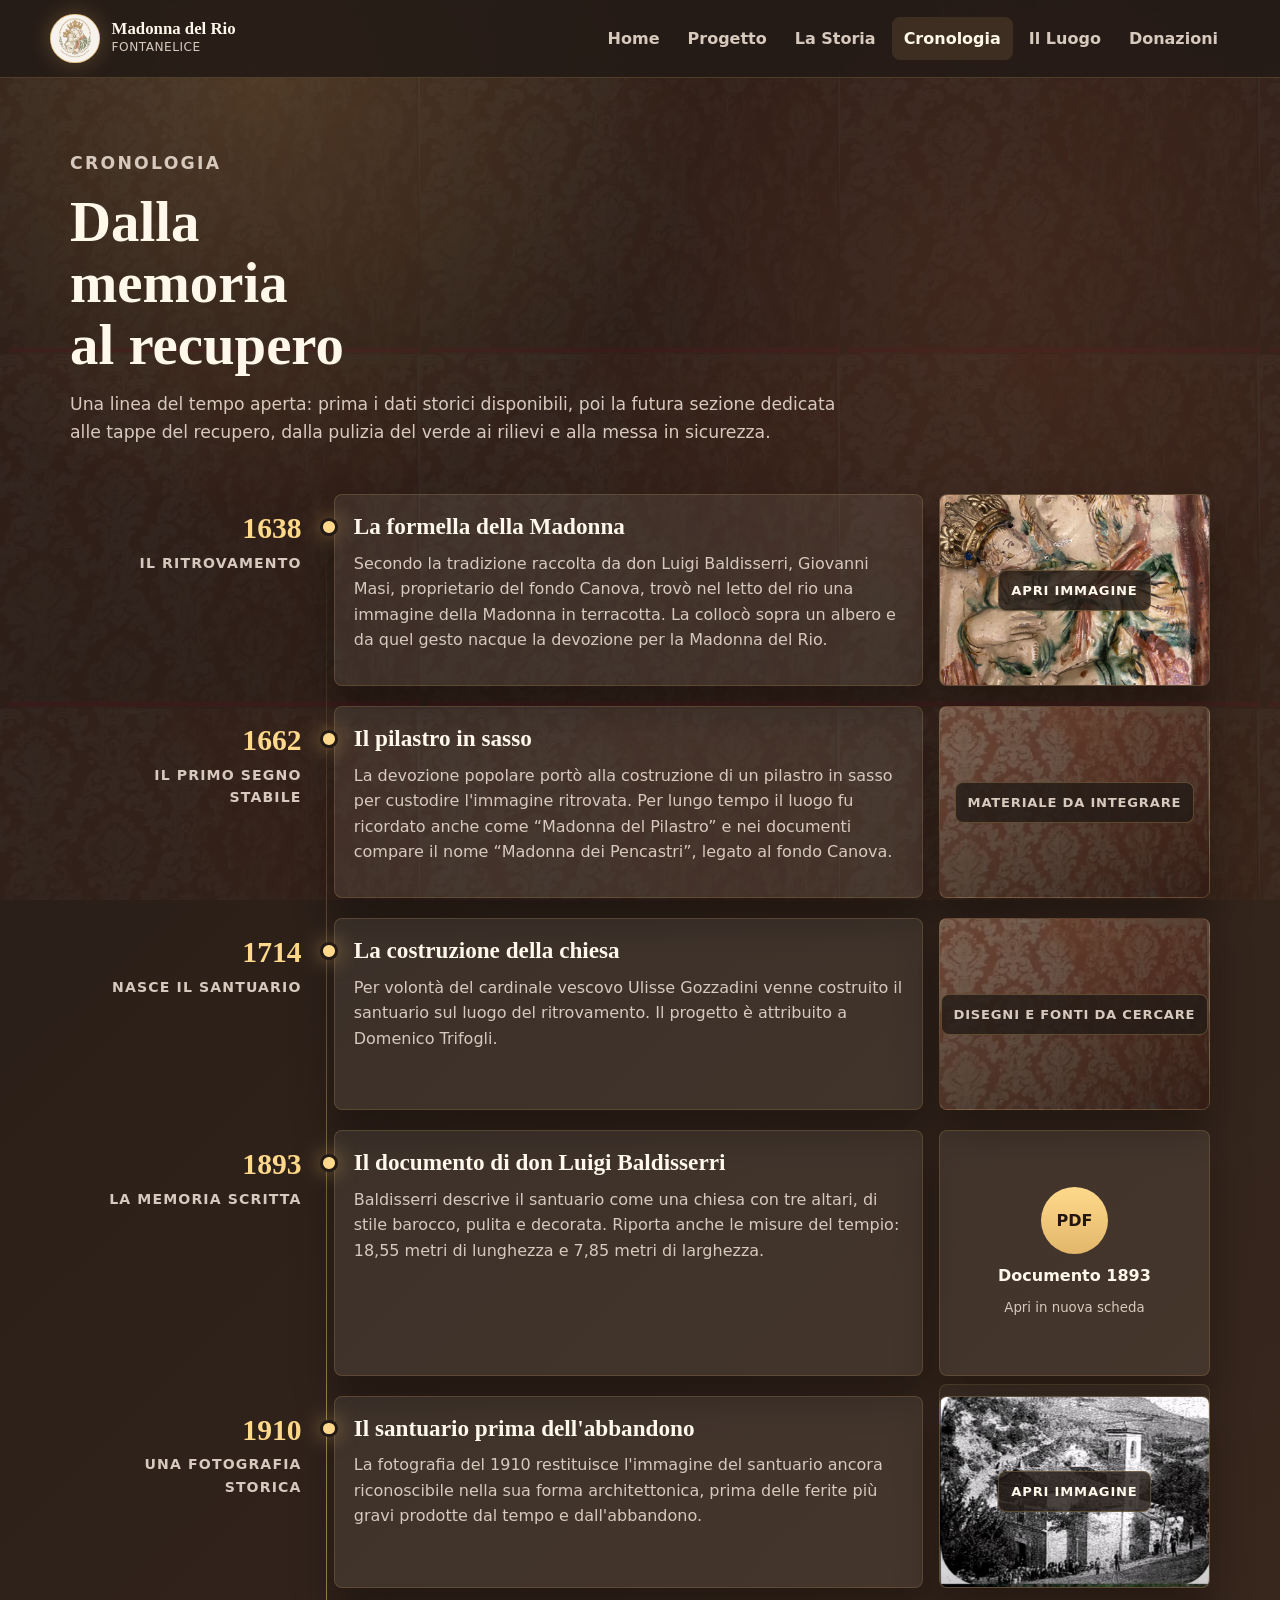
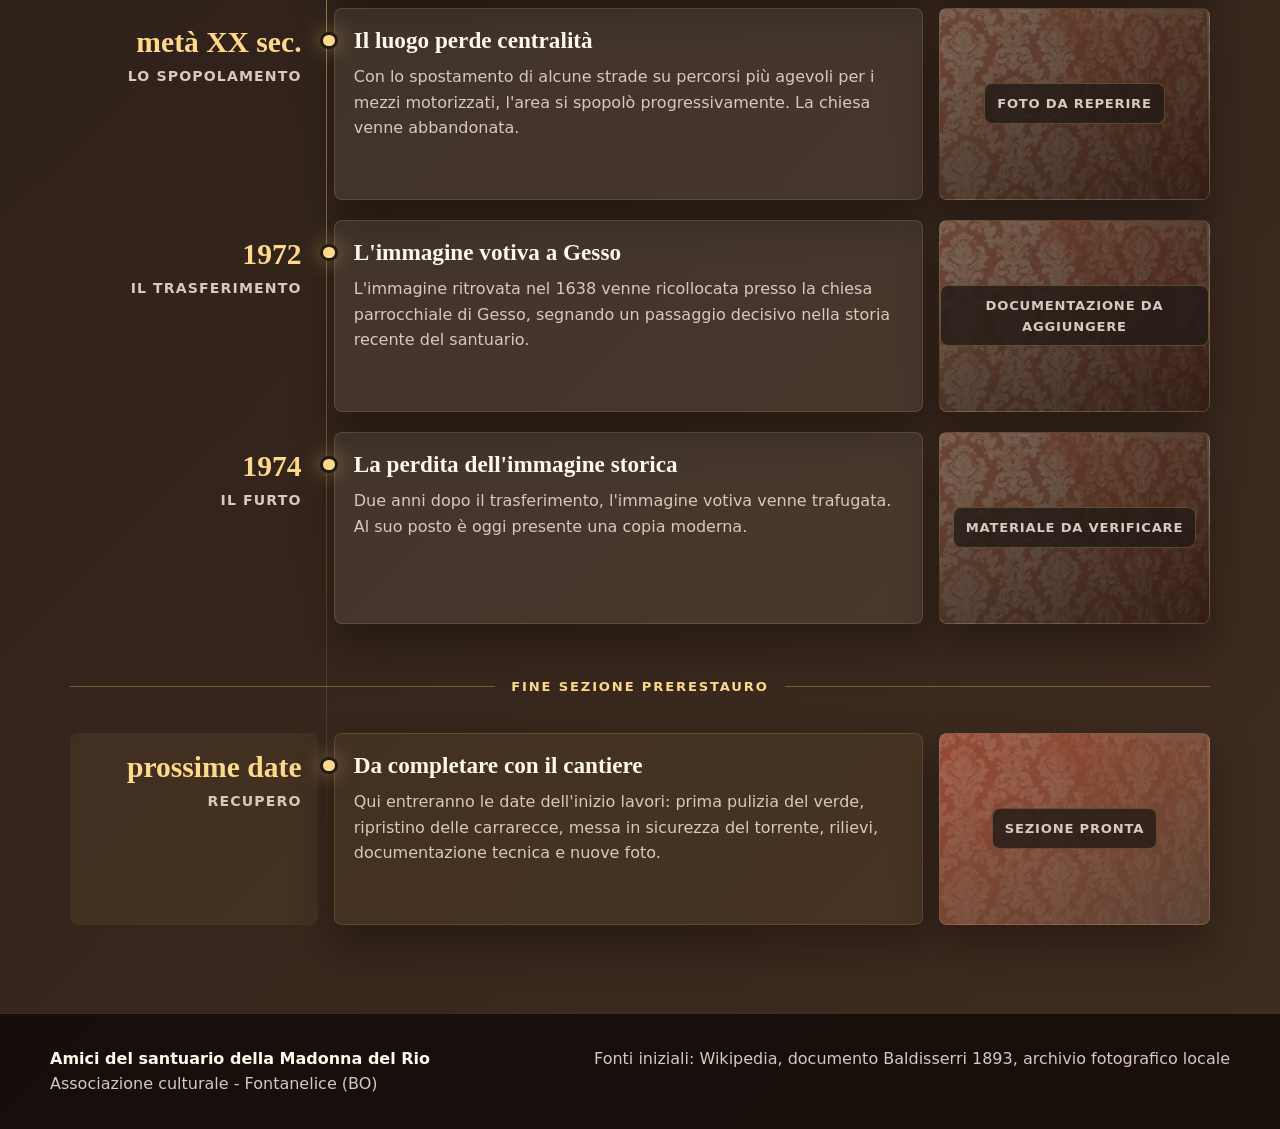
==== cronologia.html @ f966b889 "Add restoration chronology page scaffold" ====
<!doctype html>
<html lang="it">
  <head>
    <meta charset="utf-8">
    <meta name="viewport" content="width=device-width, initial-scale=1">
    <title>Cronologia - Madonna del Rio</title>
    <meta
      name="description"
      content="Cronologia storica e futura cronologia del recupero del santuario della Madonna del Rio."
    >
    <link rel="stylesheet" href="style.css?v=20260617-cronologia">
  </head>
  <body data-page="cronologia">
    <a class="skip-link" href="#contenuto">Vai al contenuto</a>

    <header class="site-header">
      <a class="brand" href="index.html" aria-label="Madonna del Rio - home">
        <img class="brand-logo" src="assets/logo-amici-santuario.png" alt="" aria-hidden="true">
        <span>
          <strong>Madonna del Rio</strong>
          <small>Fontanelice</small>
        </span>
      </a>
      <nav class="site-nav" aria-label="Navigazione principale">
        <a href="index.html">Home</a>
        <a href="index.html#progetto">Progetto</a>
        <a href="storia.html">La Storia</a>
        <a href="cronologia.html" aria-current="page">Cronologia</a>
        <a href="luogo.html">Il Luogo</a>
        <a href="donazioni.html">Donazioni</a>
      </nav>
    </header>

    <main id="contenuto" class="timeline-page">
      <section class="timeline-hero" aria-labelledby="titolo-cronologia">
        <p class="eyebrow">Cronologia</p>
        <h1 id="titolo-cronologia">Dalla memoria al recupero</h1>
        <p>
          Una linea del tempo aperta: prima i dati storici disponibili, poi la futura sezione
          dedicata alle tappe del recupero, dalla pulizia del verde ai rilievi e alla messa in sicurezza.
        </p>
      </section>

      <section class="timeline" aria-label="Cronologia prerestauro">
        <article class="timeline-item">
          <div class="timeline-date">
            <span>1638</span>
            <strong>Il ritrovamento</strong>
          </div>
          <div class="timeline-body">
            <h2>La formella della Madonna</h2>
            <p>
              Secondo la tradizione raccolta da don Luigi Baldisserri, Giovanni Masi, proprietario
              del fondo Canova, trovò nel letto del rio una immagine della Madonna in terracotta.
              La collocò sopra un albero e da quel gesto nacque la devozione per la Madonna del Rio.
            </p>
          </div>
          <div class="timeline-media">
            <a class="media-thumb" href="assets/madonnina-originale.jpeg" target="_blank" rel="noopener">
              <img src="assets/madonnina-originale.jpeg" alt="Formella originale della Madonna del Rio">
              <span>Apri immagine</span>
            </a>
          </div>
        </article>

        <article class="timeline-item">
          <div class="timeline-date">
            <span>1662</span>
            <strong>Il primo segno stabile</strong>
          </div>
          <div class="timeline-body">
            <h2>Il pilastro in sasso</h2>
            <p>
              La devozione popolare portò alla costruzione di un pilastro in sasso per custodire
              l'immagine ritrovata. Per lungo tempo il luogo fu ricordato anche come “Madonna del
              Pilastro” e nei documenti compare il nome “Madonna dei Pencastri”, legato al fondo Canova.
            </p>
          </div>
          <div class="timeline-media">
            <div class="media-placeholder">
              <span>Materiale da integrare</span>
            </div>
          </div>
        </article>

        <article class="timeline-item">
          <div class="timeline-date">
            <span>1714</span>
            <strong>Nasce il santuario</strong>
          </div>
          <div class="timeline-body">
            <h2>La costruzione della chiesa</h2>
            <p>
              Per volontà del cardinale vescovo Ulisse Gozzadini venne costruito il santuario
              sul luogo del ritrovamento. Il progetto è attribuito a Domenico Trifogli.
            </p>
          </div>
          <div class="timeline-media">
            <div class="media-placeholder">
              <span>Disegni e fonti da cercare</span>
            </div>
          </div>
        </article>

        <article class="timeline-item">
          <div class="timeline-date">
            <span>1893</span>
            <strong>La memoria scritta</strong>
          </div>
          <div class="timeline-body">
            <h2>Il documento di don Luigi Baldisserri</h2>
            <p>
              Baldisserri descrive il santuario come una chiesa con tre altari, di stile barocco,
              pulita e decorata. Riporta anche le misure del tempio: 18,55 metri di lunghezza
              e 7,85 metri di larghezza.
            </p>
          </div>
          <div class="timeline-media">
            <a class="media-doc" href="assets/baldisserri-1893.pdf" target="_blank" rel="noopener">
              <span class="doc-mark">PDF</span>
              <strong>Documento 1893</strong>
              <small>Apri in nuova scheda</small>
            </a>
            <a class="media-doc-link" href="assets/baldisserri-1893.txt" target="_blank" rel="noopener">
              Apri trascrizione TXT
            </a>
          </div>
        </article>

        <article class="timeline-item">
          <div class="timeline-date">
            <span>1910</span>
            <strong>Una fotografia storica</strong>
          </div>
          <div class="timeline-body">
            <h2>Il santuario prima dell'abbandono</h2>
            <p>
              La fotografia del 1910 restituisce l'immagine del santuario ancora riconoscibile nella
              sua forma architettonica, prima delle ferite più gravi prodotte dal tempo e dall'abbandono.
            </p>
          </div>
          <div class="timeline-media">
            <a class="media-thumb" href="assets/madonna-del-rio-1910.jpg" target="_blank" rel="noopener">
              <img src="assets/madonna-del-rio-1910.jpg" alt="Fotografia del santuario della Madonna del Rio nel 1910">
              <span>Apri immagine</span>
            </a>
          </div>
        </article>

        <article class="timeline-item">
          <div class="timeline-date">
            <span>metà XX sec.</span>
            <strong>Lo spopolamento</strong>
          </div>
          <div class="timeline-body">
            <h2>Il luogo perde centralità</h2>
            <p>
              Con lo spostamento di alcune strade su percorsi più agevoli per i mezzi motorizzati,
              l'area si spopolò progressivamente. La chiesa venne abbandonata.
            </p>
          </div>
          <div class="timeline-media">
            <div class="media-placeholder">
              <span>Foto da reperire</span>
            </div>
          </div>
        </article>

        <article class="timeline-item">
          <div class="timeline-date">
            <span>1972</span>
            <strong>Il trasferimento</strong>
          </div>
          <div class="timeline-body">
            <h2>L'immagine votiva a Gesso</h2>
            <p>
              L'immagine ritrovata nel 1638 venne ricollocata presso la chiesa parrocchiale di Gesso,
              segnando un passaggio decisivo nella storia recente del santuario.
            </p>
          </div>
          <div class="timeline-media">
            <div class="media-placeholder">
              <span>Documentazione da aggiungere</span>
            </div>
          </div>
        </article>

        <article class="timeline-item">
          <div class="timeline-date">
            <span>1974</span>
            <strong>Il furto</strong>
          </div>
          <div class="timeline-body">
            <h2>La perdita dell'immagine storica</h2>
            <p>
              Due anni dopo il trasferimento, l'immagine votiva venne trafugata. Al suo posto è oggi
              presente una copia moderna.
            </p>
          </div>
          <div class="timeline-media">
            <div class="media-placeholder">
              <span>Materiale da verificare</span>
            </div>
          </div>
        </article>

        <div class="timeline-divider" role="separator">
          <span>Fine sezione prerestauro</span>
        </div>

        <article class="timeline-item timeline-item-future">
          <div class="timeline-date">
            <span>prossime date</span>
            <strong>Recupero</strong>
          </div>
          <div class="timeline-body">
            <h2>Da completare con il cantiere</h2>
            <p>
              Qui entreranno le date dell'inizio lavori: prima pulizia del verde, ripristino delle
              carrarecce, messa in sicurezza del torrente, rilievi, documentazione tecnica e nuove foto.
            </p>
          </div>
          <div class="timeline-media">
            <div class="media-placeholder media-placeholder-gold">
              <span>Sezione pronta</span>
            </div>
          </div>
        </article>
      </section>
    </main>

    <footer class="site-footer">
      <div>
        <strong>Amici del santuario della Madonna del Rio</strong>
        <p>Associazione culturale - Fontanelice (BO)</p>
      </div>
      <div>
        <p>Fonti iniziali: Wikipedia, documento Baldisserri 1893, archivio fotografico locale</p>
      </div>
    </footer>

    <script src="app.js"></script>
  </body>
</html>
---- style.css ----
:root {
  --damask: #974c36;
  --damask-dark: #712d1d;
  --plaster: #c7c0bf;
  --stone: #ad9990;
  --earth: #584839;
  --gold: #e2b76b;
  --gold-bright: #ffd98b;
  --dark: #241b16;
  --ink: #fff8eb;
  --muted: #d7c9bd;
  --shadow: rgba(12, 7, 4, 0.38);
  --radius: 8px;
  --page-max: 1180px;
}

* {
  box-sizing: border-box;
}

html {
  scroll-behavior: smooth;
}

body {
  margin: 0;
  color: var(--ink);
  background:
    linear-gradient(135deg, rgba(36, 27, 22, 0.98), rgba(65, 45, 33, 0.94)),
    var(--dark);
  font-family: "Segoe UI", system-ui, -apple-system, BlinkMacSystemFont, sans-serif;
  line-height: 1.6;
}

body::before {
  position: fixed;
  inset: 0;
  z-index: -2;
  content: "";
  background-image: url("assets/damasco.jpg");
  background-size: 420px auto;
  opacity: 0.075;
}

body::after {
  position: fixed;
  inset: 0;
  z-index: -1;
  pointer-events: none;
  content: "";
  background:
    radial-gradient(circle at 20% 8%, rgba(226, 183, 107, 0.18), transparent 28rem),
    radial-gradient(circle at 78% 32%, rgba(151, 76, 54, 0.16), transparent 24rem);
}

img,
svg {
  display: block;
  max-width: 100%;
}

a {
  color: inherit;
}

button,
input {
  font: inherit;
}

.skip-link {
  position: absolute;
  top: 0.75rem;
  left: 0.75rem;
  z-index: 20;
  transform: translateY(-160%);
  padding: 0.7rem 1rem;
  color: var(--dark);
  background: var(--gold-bright);
  border-radius: var(--radius);
  font-weight: 700;
}

.skip-link:focus {
  transform: translateY(0);
}

.site-header {
  position: sticky;
  top: 0;
  z-index: 10;
  display: flex;
  align-items: center;
  justify-content: space-between;
  gap: 1rem;
  padding: 0.85rem max(1.1rem, calc((100% - var(--page-max)) / 2));
  background: rgba(36, 27, 22, 0.88);
  border-bottom: 1px solid rgba(226, 183, 107, 0.22);
  backdrop-filter: blur(14px);
}

.brand {
  display: inline-flex;
  align-items: center;
  gap: 0.75rem;
  min-width: 0;
  text-decoration: none;
}

.brand-logo {
  width: 3.1rem;
  height: 3.1rem;
  flex: 0 0 auto;
  border: 1px solid rgba(226, 183, 107, 0.75);
  border-radius: 50%;
  object-fit: cover;
  background: #f4eee4;
  box-shadow: 0 0 22px rgba(226, 183, 107, 0.28);
}

.brand strong,
.brand small {
  display: block;
}

.brand strong {
  font-family: Georgia, "Times New Roman", serif;
  font-size: 1.05rem;
  line-height: 1.15;
}

.brand small {
  color: var(--muted);
  font-size: 0.76rem;
  letter-spacing: 0.04em;
  text-transform: uppercase;
}

.site-nav {
  display: flex;
  align-items: center;
  gap: 0.25rem;
  flex-wrap: wrap;
  justify-content: flex-end;
}

.site-nav a {
  padding: 0.55rem 0.75rem;
  border-radius: var(--radius);
  color: var(--muted);
  text-decoration: none;
  font-weight: 700;
}

.site-nav a:hover,
.site-nav a:focus-visible,
.site-nav a[aria-current="page"] {
  color: var(--ink);
  background: rgba(226, 183, 107, 0.12);
  outline: none;
}

.hero {
  position: relative;
  min-height: 720px;
  isolation: isolate;
  overflow: hidden;
}

.hero-home {
  display: grid;
  align-items: end;
  background-image: url("assets/hero-santuario.jpg");
  background-position: center;
  background-size: cover;
}

.hero-overlay {
  position: absolute;
  inset: 0;
  z-index: -1;
  background:
    linear-gradient(90deg, rgba(27, 20, 17, 0.94) 0%, rgba(36, 27, 22, 0.66) 42%, rgba(36, 27, 22, 0.26) 100%),
    linear-gradient(0deg, rgba(36, 27, 22, 0.95) 0%, rgba(36, 27, 22, 0.28) 42%, rgba(36, 27, 22, 0.54) 100%);
}

.hero-content {
  width: min(100%, var(--page-max));
  margin: 0 auto;
  padding: 8rem 1.25rem 7rem;
}

.eyebrow {
  margin: 0 0 0.85rem;
  color: var(--gold-bright);
  font-size: 0.78rem;
  font-weight: 800;
  letter-spacing: 0.13em;
  text-transform: uppercase;
}

h1,
h2,
h3 {
  margin: 0;
  font-family: Georgia, "Times New Roman", serif;
  line-height: 1.08;
  font-weight: 700;
}

h1 {
  max-width: 13ch;
  font-size: 4.6rem;
  text-wrap: balance;
}

h2 {
  font-size: 2.35rem;
}

h3 {
  font-size: 1.35rem;
}

p {
  margin: 0;
}

.hero-subtitle {
  max-width: 44rem;
  margin-top: 1rem;
  color: #f4eadc;
  font-size: 1.35rem;
}

.hero-actions,
.board-actions {
  display: flex;
  flex-wrap: wrap;
  gap: 0.75rem;
  margin-top: 2rem;
}

.button {
  display: inline-flex;
  align-items: center;
  justify-content: center;
  min-height: 3rem;
  padding: 0.78rem 1.15rem;
  border: 1px solid transparent;
  border-radius: var(--radius);
  cursor: pointer;
  font-weight: 800;
  text-decoration: none;
  transition: transform 180ms ease, box-shadow 180ms ease, background 180ms ease, border-color 180ms ease;
}

.button:hover,
.button:focus-visible {
  transform: translateY(-1px);
  outline: none;
}

.button-primary {
  color: #23160f;
  background: linear-gradient(180deg, var(--gold-bright), var(--gold));
  box-shadow: 0 14px 28px rgba(226, 183, 107, 0.24);
}

.button-primary:hover,
.button-primary:focus-visible {
  box-shadow: 0 18px 32px rgba(226, 183, 107, 0.34);
}

.button-secondary,
.button-ghost {
  color: var(--ink);
  background: rgba(255, 248, 235, 0.07);
  border-color: rgba(255, 248, 235, 0.26);
}

.button-secondary:hover,
.button-secondary:focus-visible,
.button-ghost:hover,
.button-ghost:focus-visible {
  background: rgba(255, 248, 235, 0.13);
  border-color: rgba(226, 183, 107, 0.52);
}

.button-wide {
  width: 100%;
}

.section {
  width: min(100%, var(--page-max));
  margin: 0 auto;
  padding: 5.5rem 1.25rem;
}

.section-heading {
  display: grid;
  grid-template-columns: minmax(0, 0.86fr) minmax(18rem, 1fr);
  gap: 2rem;
  align-items: end;
  margin-bottom: 2rem;
}

.section-heading p:last-child {
  color: var(--muted);
  font-size: 1.05rem;
}

.feature-grid {
  display: grid;
  grid-template-columns: repeat(3, minmax(0, 1fr));
  gap: 1rem;
}

.feature-card {
  overflow: hidden;
  min-height: 100%;
  background: rgba(255, 248, 235, 0.075);
  border: 1px solid rgba(226, 183, 107, 0.18);
  border-radius: var(--radius);
  box-shadow: 0 22px 40px var(--shadow);
}

.feature-card img {
  width: 100%;
  aspect-ratio: 4 / 3;
  object-fit: cover;
  filter: saturate(0.82) contrast(1.05);
}

.feature-card div {
  padding: 1.25rem;
}

.feature-card p {
  margin-top: 0.7rem;
  color: var(--muted);
}

.text-link {
  display: inline-flex;
  margin-top: 0.9rem;
  color: var(--gold-bright);
  font-weight: 800;
  text-decoration: none;
}

.text-link:hover,
.text-link:focus-visible {
  text-decoration: underline;
  outline: none;
}

.feature-card-texture img {
  filter: saturate(0.95) contrast(1.08);
}

.light-callout {
  display: grid;
  grid-template-columns: minmax(16rem, 0.85fr) minmax(18rem, 1fr);
  gap: 0;
  align-items: stretch;
  padding-top: 0;
}

.callout-media {
  min-height: 28rem;
  background:
    linear-gradient(0deg, rgba(36, 27, 22, 0.18), rgba(36, 27, 22, 0.18)),
    url("assets/abside.jpg");
  background-position: center;
  background-size: cover;
  border-radius: var(--radius) 0 0 var(--radius);
  border: 1px solid rgba(226, 183, 107, 0.2);
  border-right: 0;
}

.callout-content {
  display: flex;
  flex-direction: column;
  justify-content: center;
  gap: 1.1rem;
  padding: 2.25rem;
  background:
    linear-gradient(135deg, rgba(113, 45, 29, 0.94), rgba(65, 45, 33, 0.94)),
    url("assets/damasco.jpg");
  background-size: cover;
  border: 1px solid rgba(226, 183, 107, 0.24);
  border-radius: 0 var(--radius) var(--radius) 0;
}

.callout-content p:not(.eyebrow) {
  max-width: 38rem;
  color: #f2e5d5;
  font-size: 1.2rem;
}

.callout-content .button {
  width: fit-content;
}

.donation-page {
  width: min(100%, 1320px);
  margin: 0 auto;
  padding: 3.5rem 1.25rem 5rem;
}

.story-page {
  min-height: calc(100vh - 5rem);
  background: #0e0907;
}

.timeline-page {
  width: min(100%, var(--page-max));
  margin: 0 auto;
  padding: 3.5rem 1.25rem 5.5rem;
}

.timeline-hero {
  max-width: 48rem;
  margin-bottom: 3rem;
}

.timeline-hero h1 {
  max-width: 12ch;
  font-size: 3.55rem;
}

.timeline-hero p {
  margin-top: 1rem;
  color: var(--muted);
  font-size: 1.08rem;
}

.timeline {
  position: relative;
  display: grid;
  gap: 1.25rem;
}

.timeline::before {
  position: absolute;
  top: 0.5rem;
  bottom: 0.5rem;
  left: clamp(9.5rem, 20vw, 16rem);
  width: 1px;
  content: "";
  background: linear-gradient(180deg, transparent, rgba(226, 183, 107, 0.72), transparent);
}

.timeline-item {
  position: relative;
  display: grid;
  grid-template-columns: minmax(8rem, 0.42fr) minmax(0, 1fr) minmax(10rem, 0.46fr);
  gap: 1rem;
  align-items: stretch;
  min-height: 12rem;
}

.timeline-item::before {
  position: absolute;
  top: 1.5rem;
  left: clamp(9.15rem, 20vw, 15.65rem);
  z-index: 1;
  width: 0.72rem;
  height: 0.72rem;
  content: "";
  background: var(--gold-bright);
  border: 3px solid var(--dark);
  border-radius: 50%;
  box-shadow: 0 0 20px rgba(226, 183, 107, 0.56);
}

.timeline-date,
.timeline-body,
.timeline-media {
  border-radius: var(--radius);
}

.timeline-date {
  padding: 1.2rem 1rem;
  text-align: right;
}

.timeline-date span,
.timeline-date strong {
  display: block;
}

.timeline-date span {
  color: var(--gold-bright);
  font-family: Georgia, "Times New Roman", serif;
  font-size: 1.85rem;
  font-weight: 800;
  line-height: 1.05;
}

.timeline-date strong {
  margin-top: 0.45rem;
  color: var(--muted);
  font-size: 0.88rem;
  letter-spacing: 0.08em;
  text-transform: uppercase;
}

.timeline-body {
  padding: 1.2rem;
  background: rgba(255, 248, 235, 0.075);
  border: 1px solid rgba(226, 183, 107, 0.18);
  box-shadow: 0 22px 40px var(--shadow);
}

.timeline-body h2 {
  font-size: 1.45rem;
}

.timeline-body p {
  margin-top: 0.7rem;
  color: var(--muted);
}

.timeline-media {
  min-height: 100%;
}

.media-thumb,
.media-doc,
.media-placeholder {
  display: flex;
  position: relative;
  align-items: center;
  justify-content: center;
  overflow: hidden;
  width: 100%;
  min-height: 12rem;
  height: 100%;
  color: var(--ink);
  background: rgba(255, 248, 235, 0.075);
  border: 1px solid rgba(226, 183, 107, 0.18);
  border-radius: var(--radius);
  box-shadow: 0 22px 40px var(--shadow);
  text-align: center;
  text-decoration: none;
}

.media-thumb img {
  position: absolute;
  inset: 0;
  width: 100%;
  height: 100%;
  object-fit: cover;
  filter: saturate(0.88) contrast(1.04);
  transition: transform 220ms ease, filter 220ms ease;
}

.media-thumb span,
.media-placeholder span {
  position: relative;
  z-index: 1;
  padding: 0.55rem 0.75rem;
  background: rgba(36, 27, 22, 0.82);
  border: 1px solid rgba(226, 183, 107, 0.28);
  border-radius: var(--radius);
  font-size: 0.82rem;
  font-weight: 800;
  letter-spacing: 0.06em;
  text-transform: uppercase;
}

.media-thumb:hover img,
.media-thumb:focus-visible img {
  transform: scale(1.05);
  filter: saturate(1) contrast(1.08);
}

.media-thumb:focus-visible,
.media-doc:focus-visible {
  outline: 3px solid var(--gold-bright);
  outline-offset: 3px;
}

.media-doc {
  flex-direction: column;
  gap: 0.55rem;
  padding: 1rem;
}

.media-doc-link {
  display: inline-flex;
  justify-content: center;
  width: 100%;
  margin-top: 0.55rem;
  padding: 0.65rem 0.8rem;
  color: var(--gold-bright);
  background: rgba(255, 248, 235, 0.06);
  border: 1px solid rgba(226, 183, 107, 0.18);
  border-radius: var(--radius);
  font-size: 0.85rem;
  font-weight: 800;
  text-decoration: none;
}

.media-doc-link:hover,
.media-doc-link:focus-visible {
  background: rgba(226, 183, 107, 0.12);
  outline: none;
}

.feature-card .text-link + .text-link {
  margin-left: 0.85rem;
}

.doc-mark {
  display: inline-grid;
  place-items: center;
  width: 4.2rem;
  height: 4.2rem;
  color: #23160f;
  background: linear-gradient(180deg, var(--gold-bright), var(--gold));
  border-radius: 50%;
  font-weight: 900;
}

.media-doc small {
  color: var(--muted);
}

.media-placeholder {
  color: var(--muted);
  background:
    linear-gradient(135deg, rgba(88, 72, 57, 0.66), rgba(36, 27, 22, 0.8)),
    url("assets/damasco.jpg");
  background-size: cover;
}

.media-placeholder-gold {
  background:
    linear-gradient(135deg, rgba(151, 76, 54, 0.72), rgba(88, 72, 57, 0.84)),
    url("assets/damasco.jpg");
  background-size: cover;
}

.timeline-divider {
  display: grid;
  grid-template-columns: 1fr auto 1fr;
  gap: 1rem;
  align-items: center;
  margin: 2rem 0 1rem;
  color: var(--gold-bright);
  font-size: 0.82rem;
  font-weight: 900;
  letter-spacing: 0.14em;
  text-transform: uppercase;
}

.timeline-divider::before,
.timeline-divider::after {
  height: 1px;
  content: "";
  background: rgba(226, 183, 107, 0.38);
}

.timeline-item-future .timeline-body,
.timeline-item-future .timeline-date {
  background: rgba(226, 183, 107, 0.07);
}

.story-stage {
  position: relative;
  min-height: calc(100vh - 5rem);
  overflow: hidden;
  isolation: isolate;
  cursor: pointer;
  background: #0e0907;
}

.story-stage::before {
  position: absolute;
  inset: 0;
  z-index: -3;
  content: "";
  background-image: url("assets/madonna-del-rio-1910.jpg");
  background-position: center;
  background-size: cover;
  filter: grayscale(1) contrast(1.16) brightness(0.62);
  transform: scale(1.05);
}

.story-stage::after {
  position: absolute;
  inset: auto 0 0;
  z-index: 2;
  height: 24vh;
  pointer-events: none;
  content: "";
  background: linear-gradient(0deg, rgba(14, 9, 7, 0.98), transparent);
}

.story-stage:focus-visible {
  outline: 3px solid var(--gold-bright);
  outline-offset: -6px;
}

.story-vignette {
  position: absolute;
  inset: 0;
  z-index: -2;
  pointer-events: none;
  background:
    radial-gradient(circle at 50% 42%, rgba(36, 27, 22, 0.22), rgba(14, 9, 7, 0.82) 68%),
    linear-gradient(180deg, rgba(14, 9, 7, 0.98) 0%, rgba(14, 9, 7, 0.36) 44%, rgba(14, 9, 7, 0.98) 100%);
}

.story-perspective {
  position: absolute;
  inset: 9vh 1rem 0;
  display: flex;
  justify-content: center;
  perspective: 430px;
  perspective-origin: 50% 18%;
}

.story-crawl {
  --story-start: 76vh;
  --story-end: -3200px;
  --story-duration: 130s;
  width: min(86vw, 54rem);
  color: var(--gold-bright);
  font-family: Georgia, "Times New Roman", serif;
  font-size: clamp(1.25rem, 2.6vw, 2.45rem);
  font-weight: 700;
  line-height: 1.55;
  text-align: justify;
  text-shadow: 0 0 16px rgba(0, 0, 0, 0.8), 0 0 24px rgba(226, 183, 107, 0.18);
  transform: rotateX(24deg) translateY(var(--story-start));
  animation: storyCrawl var(--story-duration) linear infinite;
}

.story-crawl h1 {
  max-width: none;
  margin-bottom: 1.8rem;
  font-size: clamp(2.75rem, 7vw, 6rem);
  text-align: center;
  text-wrap: balance;
}

.story-crawl p {
  margin: 0 0 1.65rem;
}

.story-kicker,
.story-source {
  text-align: center;
}

.story-kicker {
  color: #fff2bf;
  font-size: 0.9em;
  letter-spacing: 0.14em;
  text-transform: uppercase;
}

.story-source {
  color: #f1d5a1;
  font-family: "Segoe UI", system-ui, sans-serif;
  font-size: 0.52em;
  font-weight: 700;
  letter-spacing: 0;
}

.story-stage.is-paused .story-crawl {
  animation-play-state: paused;
}

.sr-only {
  position: absolute;
  width: 1px;
  height: 1px;
  padding: 0;
  overflow: hidden;
  clip: rect(0, 0, 0, 0);
  white-space: nowrap;
  border: 0;
}

@keyframes storyCrawl {
  0% {
    transform: rotateX(24deg) translateY(var(--story-start));
  }

  100% {
    transform: rotateX(24deg) translateY(var(--story-end));
  }
}

.place-page {
  width: min(100%, var(--page-max));
  margin: 0 auto;
  padding: 3.5rem 1.25rem 5.5rem;
}

.place-intro {
  margin-bottom: 2rem;
}

.place-heading {
  align-items: center;
}

.place-heading h1 {
  max-width: 12ch;
  font-size: 3.5rem;
}

.video-frame {
  overflow: hidden;
  background: rgba(17, 11, 9, 0.92);
  border: 1px solid rgba(226, 183, 107, 0.2);
  border-radius: var(--radius);
  box-shadow: 0 24px 44px var(--shadow);
}

.place-video {
  width: 100%;
  aspect-ratio: 16 / 9;
  object-fit: cover;
  background: #100b09;
}

.place-map-section {
  display: grid;
  grid-template-columns: minmax(18rem, 0.72fr) minmax(0, 1.28fr);
  gap: 1rem;
  align-items: stretch;
  margin: 1.25rem 0 4rem;
}

.map-copy,
.map-frame,
.detail-card {
  background: rgba(255, 248, 235, 0.075);
  border: 1px solid rgba(226, 183, 107, 0.18);
  border-radius: var(--radius);
  box-shadow: 0 22px 40px var(--shadow);
}

.map-copy {
  display: flex;
  flex-direction: column;
  justify-content: center;
  gap: 1rem;
  padding: 1.4rem;
}

.map-copy p:not(.eyebrow) {
  color: var(--muted);
}

.map-copy .button {
  width: fit-content;
}

.map-frame {
  overflow: hidden;
  min-height: 24rem;
}

.map-frame iframe {
  width: 100%;
  height: 100%;
  min-height: 24rem;
  border: 0;
  filter: saturate(0.82) contrast(0.96);
}

.place-details {
  padding-top: 0.5rem;
}

.detail-grid {
  display: grid;
  grid-template-columns: repeat(4, minmax(0, 1fr));
  gap: 1rem;
}

.detail-card {
  padding: 1.2rem;
}

.detail-card p {
  margin-top: 0.65rem;
  color: var(--muted);
}

.donation-layout {
  display: grid;
  grid-template-columns: minmax(19rem, 0.72fr) minmax(0, 1.5fr);
  gap: 1.25rem;
  align-items: start;
}

.donation-panel,
.sanctuary-board {
  border: 1px solid rgba(226, 183, 107, 0.2);
  border-radius: var(--radius);
  box-shadow: 0 24px 44px var(--shadow);
}

.donation-panel {
  position: sticky;
  top: 6rem;
  padding: 1.35rem;
  background:
    linear-gradient(150deg, rgba(113, 45, 29, 0.86), rgba(36, 27, 22, 0.94)),
    url("assets/damasco.jpg");
  background-size: 520px auto;
}

.donation-panel h1 {
  max-width: none;
  font-size: 3rem;
}

.donation-panel > p {
  margin-top: 1rem;
  color: #f2e5d5;
}

.amounts {
  margin: 1.5rem 0;
}

.amounts h2 {
  margin-bottom: 0.75rem;
  font-family: "Segoe UI", system-ui, sans-serif;
  font-size: 0.95rem;
  letter-spacing: 0.08em;
  text-transform: uppercase;
}

.amount-grid {
  display: grid;
  grid-template-columns: repeat(2, minmax(0, 1fr));
  gap: 0.55rem;
}

.amount-option {
  min-height: 3rem;
  padding: 0.65rem 0.7rem;
  color: var(--ink);
  background: rgba(255, 248, 235, 0.08);
  border: 1px solid rgba(255, 248, 235, 0.22);
  border-radius: var(--radius);
  cursor: pointer;
  font-weight: 800;
}

.amount-option:hover,
.amount-option:focus-visible,
.amount-option.is-selected {
  color: #23160f;
  background: var(--gold);
  border-color: var(--gold-bright);
  outline: none;
}

.amount-free {
  grid-column: 1 / -1;
}

.demo-note {
  margin-top: 0.85rem;
  color: #f1d5a1;
  font-size: 0.92rem;
}

.sanctuary-board {
  padding: 1.25rem;
  background: rgba(20, 14, 11, 0.72);
}

.board-header {
  display: flex;
  align-items: flex-start;
  justify-content: space-between;
  gap: 1rem;
  margin-bottom: 1rem;
}

.board-header h2 {
  font-size: 2rem;
}

.light-counter {
  min-width: 8.25rem;
  padding: 0.7rem 0.85rem;
  text-align: right;
  background: rgba(255, 248, 235, 0.07);
  border: 1px solid rgba(226, 183, 107, 0.18);
  border-radius: var(--radius);
}

.light-counter strong {
  color: var(--gold-bright);
  font-size: 2rem;
  line-height: 1;
}

.light-counter small {
  display: block;
  color: var(--muted);
  font-size: 0.78rem;
}

.progress-wrap {
  margin-bottom: 1rem;
}

.progress-bar {
  height: 0.85rem;
  overflow: hidden;
  background: rgba(255, 248, 235, 0.1);
  border: 1px solid rgba(226, 183, 107, 0.16);
  border-radius: 999px;
}

.progress-bar span {
  display: block;
  width: 0%;
  height: 100%;
  background: linear-gradient(90deg, var(--gold), var(--gold-bright));
  border-radius: inherit;
  box-shadow: 0 0 18px rgba(226, 183, 107, 0.55);
  transition: width 320ms ease;
}

#progressText {
  margin-top: 0.45rem;
  color: var(--muted);
  font-size: 0.92rem;
}

.plan-shell {
  position: relative;
  overflow: hidden;
  border: 1px solid rgba(226, 183, 107, 0.18);
  border-radius: var(--radius);
  background:
    radial-gradient(circle at 50% 14%, rgba(226, 183, 107, 0.1), transparent 22rem),
    #19110e;
}

.plan-shell.is-selecting {
  border-color: rgba(255, 217, 139, 0.68);
  box-shadow: inset 0 0 0 2px rgba(226, 183, 107, 0.15), 0 0 28px rgba(226, 183, 107, 0.18);
}

.church-plan {
  width: 100%;
  height: auto;
  min-height: 36rem;
}

.plan-shadow {
  fill: rgba(0, 0, 0, 0.45);
  transform: translate(10px, 16px);
}

.plan-wall {
  fill: url(#stoneGradient);
  stroke: rgba(255, 248, 235, 0.36);
  stroke-width: 4;
}

.plan-floor {
  fill: rgba(48, 35, 28, 0.98);
  stroke: rgba(226, 183, 107, 0.2);
  stroke-width: 2;
}

.plan-line,
.path-line {
  fill: none;
  stroke: rgba(199, 192, 191, 0.28);
  stroke-width: 3;
  stroke-linecap: round;
}

.path-line {
  stroke-dasharray: 9 10;
}

.plan-door,
.plan-altar,
.side-room {
  fill: rgba(173, 153, 144, 0.22);
  stroke: rgba(226, 183, 107, 0.2);
  stroke-width: 2;
}

.plan-label {
  fill: rgba(255, 248, 235, 0.66);
  font-family: "Segoe UI", system-ui, sans-serif;
  font-size: 18px;
  font-weight: 800;
  letter-spacing: 0.08em;
  text-transform: uppercase;
  pointer-events: none;
}

.light-point {
  fill: #7f684f;
  stroke: rgba(255, 248, 235, 0.35);
  stroke-width: 8;
  vector-effect: non-scaling-stroke;
  cursor: pointer;
  transition: fill 230ms ease, stroke 230ms ease, filter 230ms ease, transform 230ms ease;
  transform-box: fill-box;
  transform-origin: center;
}

.light-hit {
  fill: transparent;
  cursor: pointer;
  pointer-events: all;
}

.light-point:hover,
.light-point:focus-visible {
  fill: #a17a4d;
  stroke: var(--gold-bright);
  outline: none;
}

.light-point.is-lit {
  fill: var(--gold-bright);
  stroke: #fff3c8;
  filter: url(#softGlow);
  animation: lightPulse 620ms ease-out;
}

.light-point.is-lit:hover,
.light-point.is-lit:focus-visible {
  fill: #fff2bf;
}

.light-point.is-choice {
  stroke: var(--gold-bright);
  stroke-width: 5;
}

@keyframes lightPulse {
  0% {
    transform: scale(0.68);
    opacity: 0.55;
  }

  55% {
    transform: scale(1.34);
    opacity: 1;
  }

  100% {
    transform: scale(1);
  }
}

.status-message {
  min-height: 2rem;
  margin-top: 1rem;
  color: #f5e2bd;
}

.status-message.is-success {
  color: var(--gold-bright);
}

.status-message.is-warning {
  color: #f4c2aa;
}

.site-footer {
  display: flex;
  justify-content: space-between;
  gap: 1.25rem;
  padding: 2rem max(1.25rem, calc((100% - var(--page-max)) / 2));
  color: var(--muted);
  background: rgba(16, 10, 8, 0.82);
  border-top: 1px solid rgba(226, 183, 107, 0.18);
}

.site-footer strong {
  color: var(--ink);
}

@media (max-width: 920px) {
  .hero {
    min-height: 620px;
  }

  .hero-overlay {
    background:
      linear-gradient(0deg, rgba(27, 20, 17, 0.96) 0%, rgba(36, 27, 22, 0.44) 72%, rgba(36, 27, 22, 0.64) 100%);
  }

  .hero-content {
    padding-top: 6.25rem;
    padding-bottom: 5rem;
  }

  h1 {
    font-size: 3.25rem;
  }

  h2 {
    font-size: 2rem;
  }

  .section-heading,
  .feature-grid,
  .light-callout,
  .donation-layout,
  .place-map-section {
    grid-template-columns: 1fr;
  }

  .timeline::before,
  .timeline-item::before {
    display: none;
  }

  .timeline-item {
    grid-template-columns: 1fr;
    gap: 0.7rem;
  }

  .timeline-date {
    padding: 0;
    text-align: left;
  }

  .timeline-date span {
    font-size: 1.55rem;
  }

  .detail-grid {
    grid-template-columns: repeat(2, minmax(0, 1fr));
  }

  .callout-media {
    min-height: 20rem;
    border-right: 1px solid rgba(226, 183, 107, 0.2);
    border-radius: var(--radius) var(--radius) 0 0;
  }

  .callout-content {
    border-radius: 0 0 var(--radius) var(--radius);
  }

  .donation-panel {
    position: static;
  }
}

@media (max-width: 640px) {
  .site-header {
    position: static;
    align-items: flex-start;
    flex-direction: column;
  }

  .site-nav {
    width: 100%;
    justify-content: flex-start;
  }

  .site-nav a {
    min-height: 2.75rem;
    padding-inline: 0.7rem;
  }

  .hero {
    min-height: 560px;
  }

  .hero-content {
    padding: 4rem 1rem;
  }

  h1 {
    font-size: 2.75rem;
  }

  .hero-subtitle,
  .callout-content p:not(.eyebrow) {
    font-size: 1.08rem;
  }

  .story-perspective {
    inset: 5vh 0.6rem 0;
    perspective: 310px;
  }

  .story-crawl {
    width: min(92vw, 32rem);
    font-size: 1.18rem;
    line-height: 1.52;
  }

  .hero-actions,
  .board-actions {
    flex-direction: column;
  }

  .button {
    width: 100%;
    min-height: 3.25rem;
  }

  .section,
  .donation-page,
  .place-page,
  .timeline-page {
    padding-inline: 1rem;
  }

  .timeline-hero h1 {
    font-size: 2.65rem;
  }

  .place-heading h1 {
    font-size: 2.65rem;
  }

  .map-copy .button {
    width: 100%;
  }

  .detail-grid {
    grid-template-columns: 1fr;
  }

  .board-header {
    flex-direction: column;
  }

  .light-counter {
    width: 100%;
    text-align: left;
  }

  .church-plan {
    min-height: 30rem;
  }

  .amount-grid {
    grid-template-columns: 1fr;
  }

  .site-footer {
    flex-direction: column;
  }
}

@media (prefers-reduced-motion: reduce) {
  *,
  *::before,
  *::after {
    scroll-behavior: auto !important;
    animation-duration: 0.01ms !important;
    animation-iteration-count: 1 !important;
    transition-duration: 0.01ms !important;
  }
}
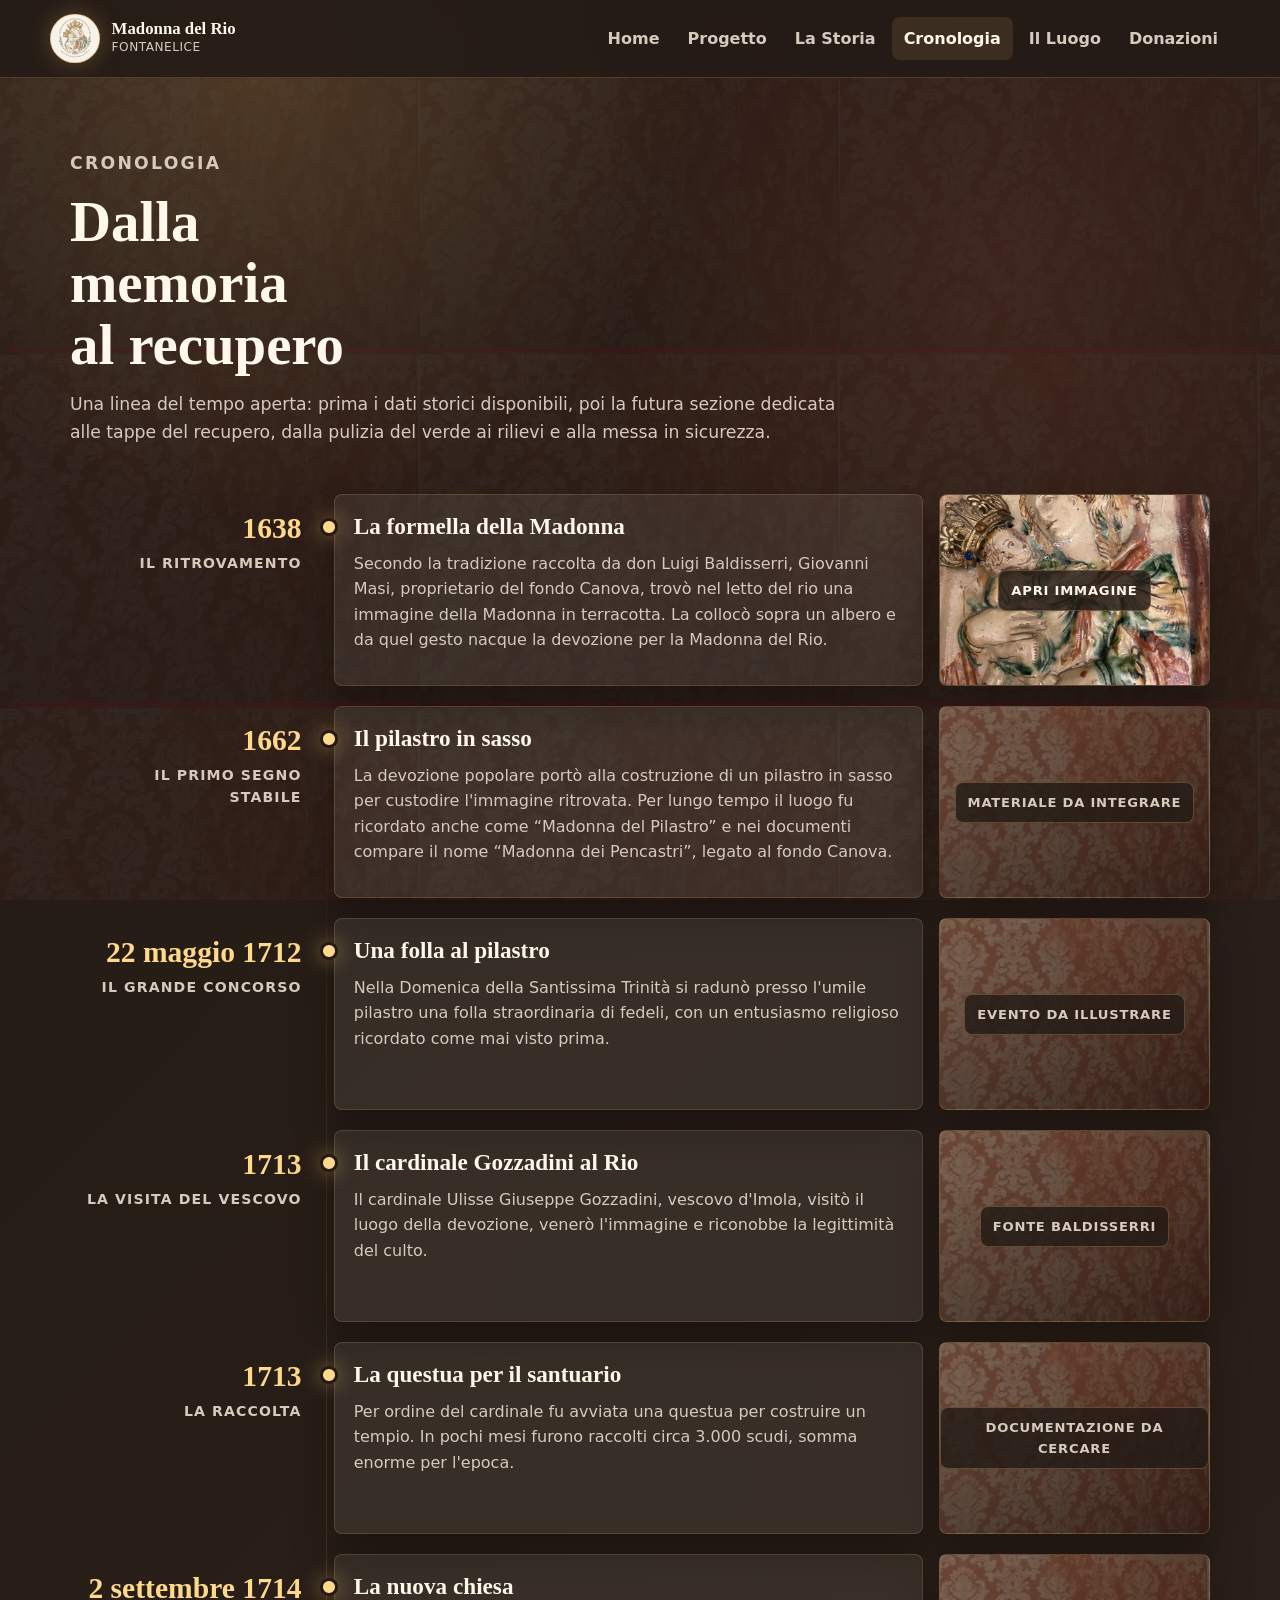
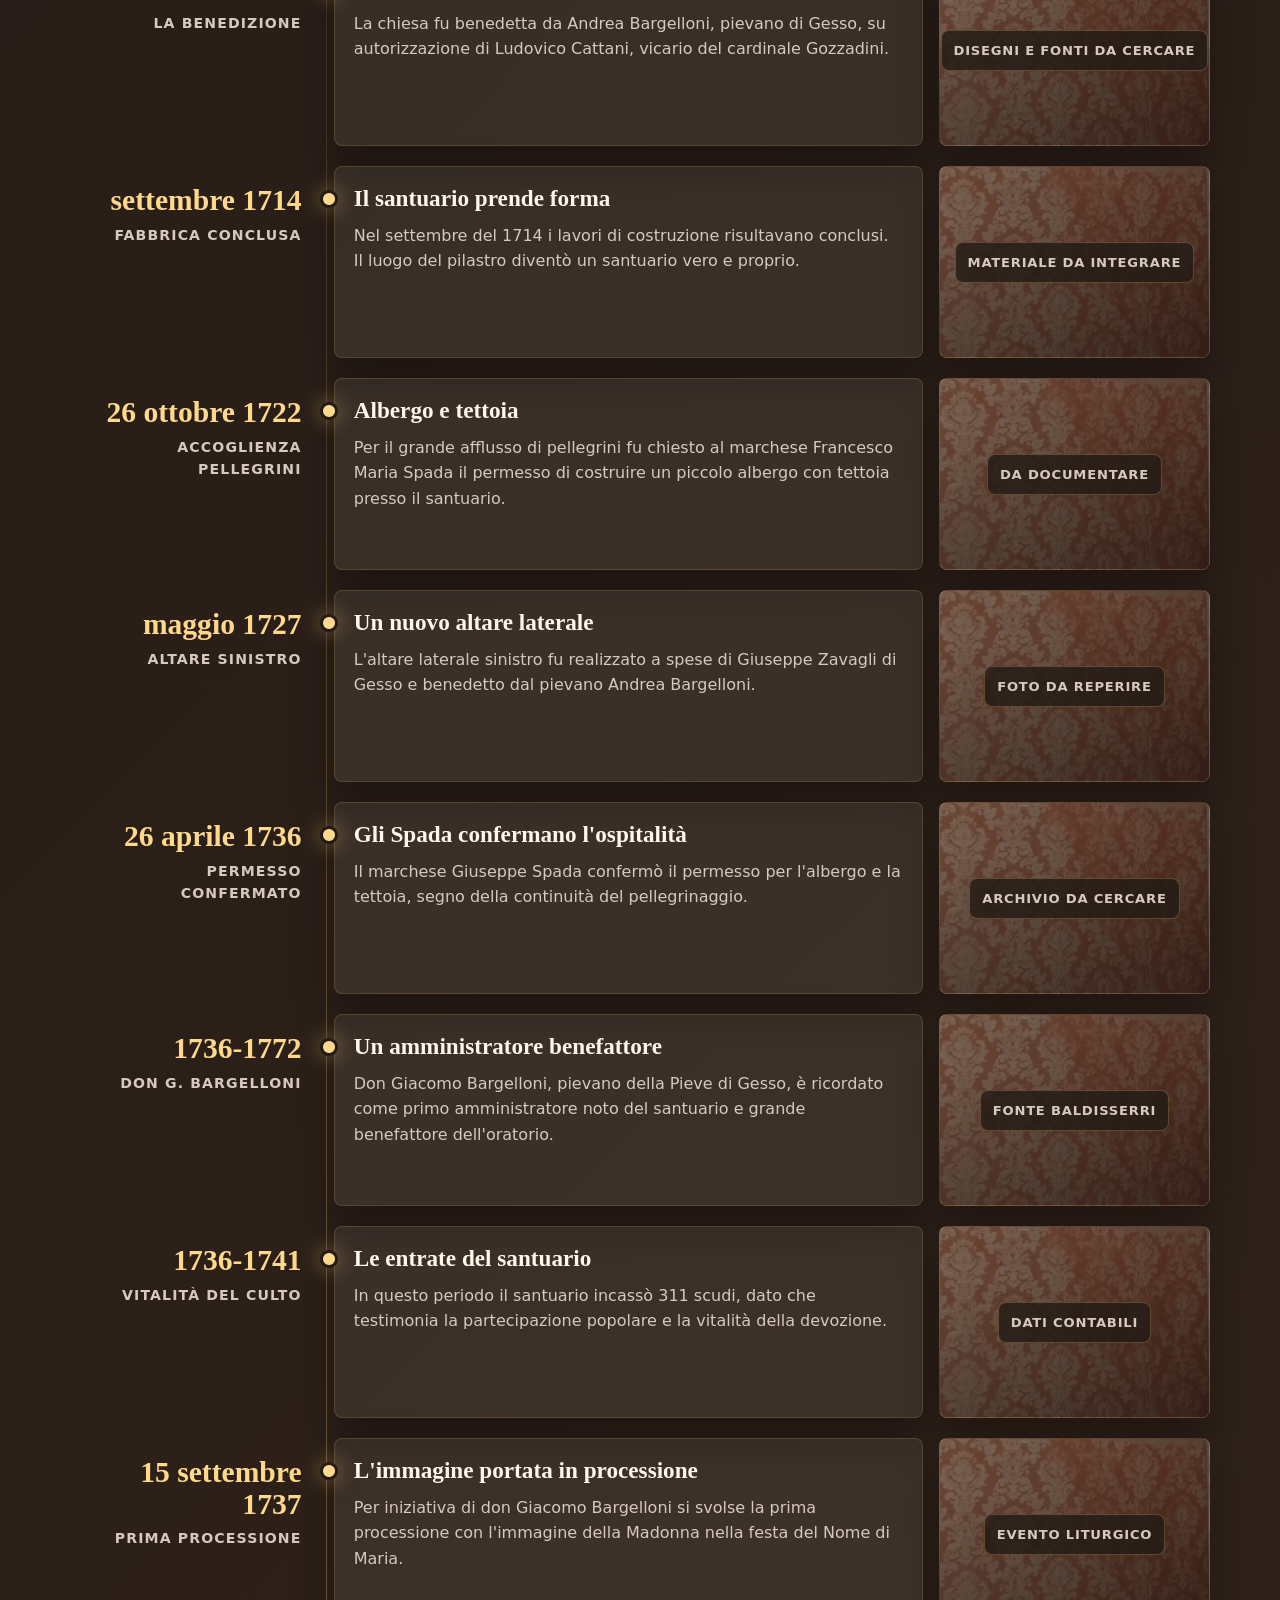
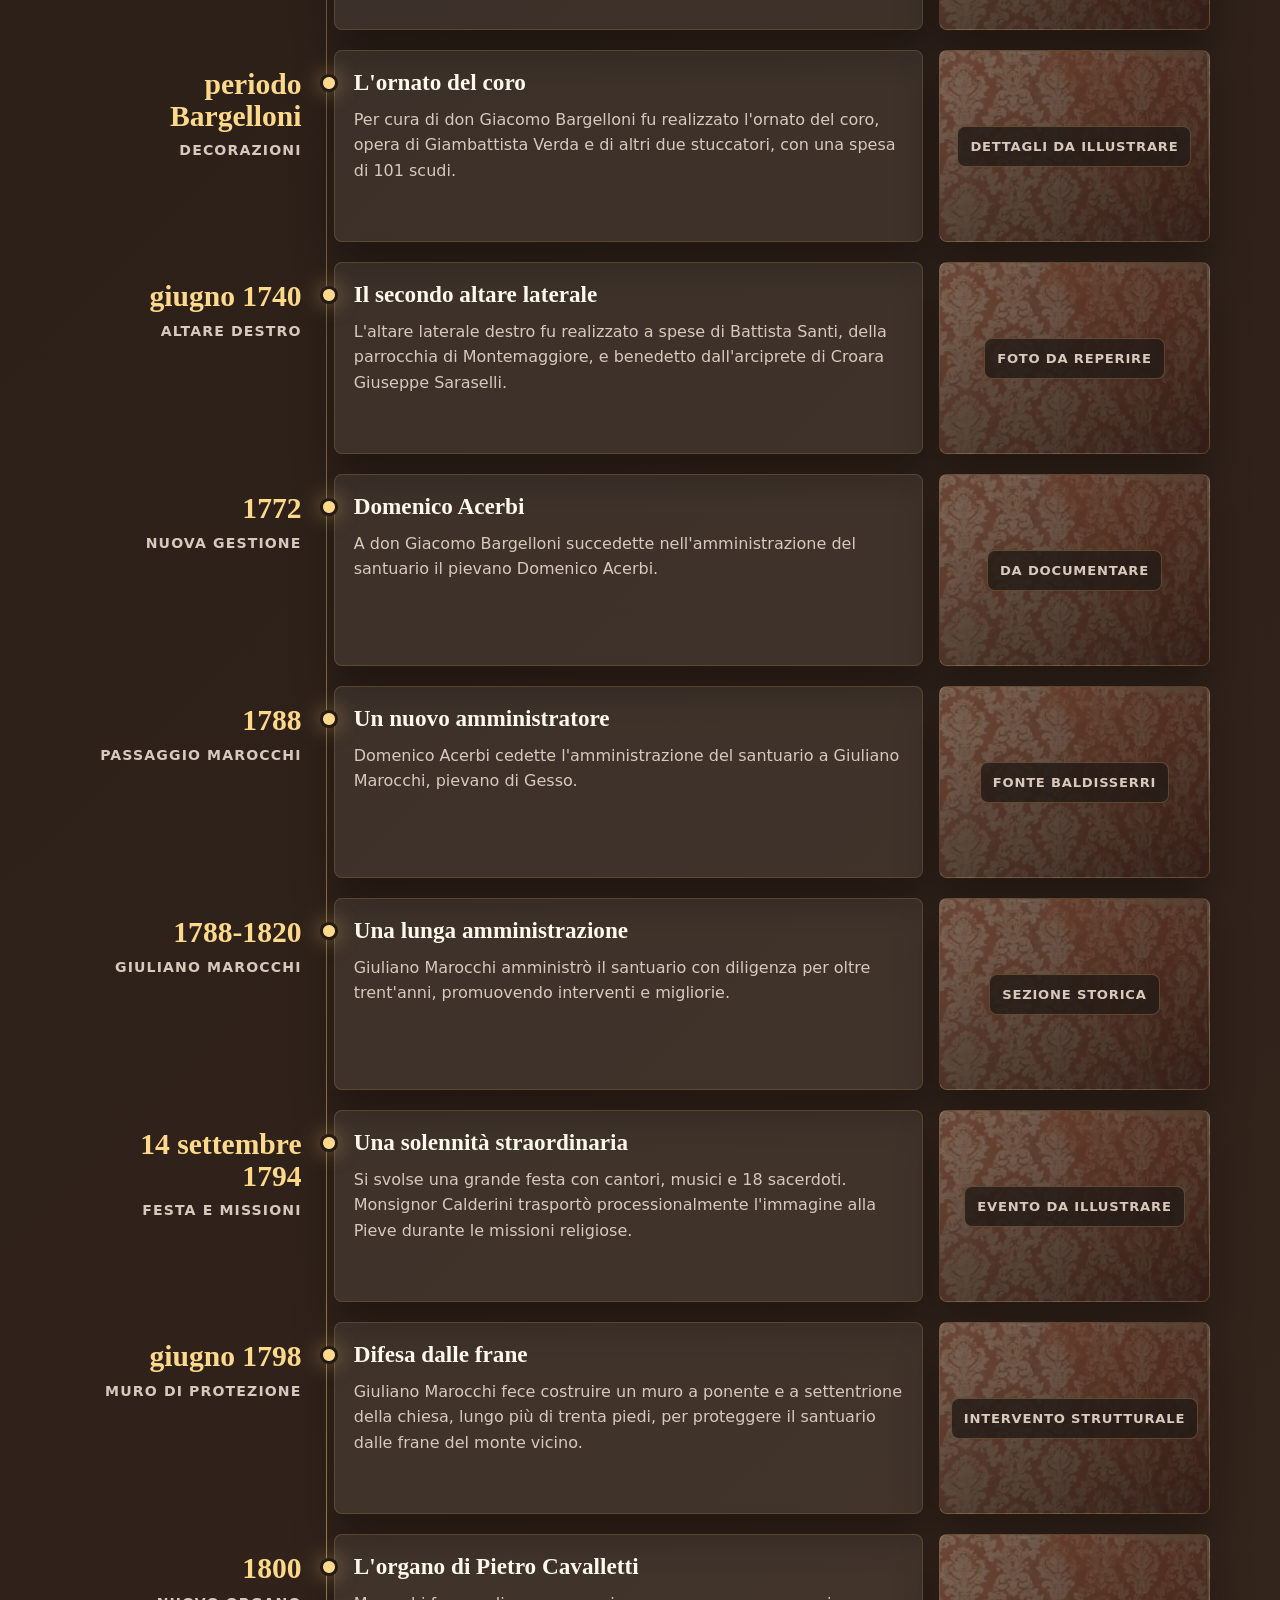
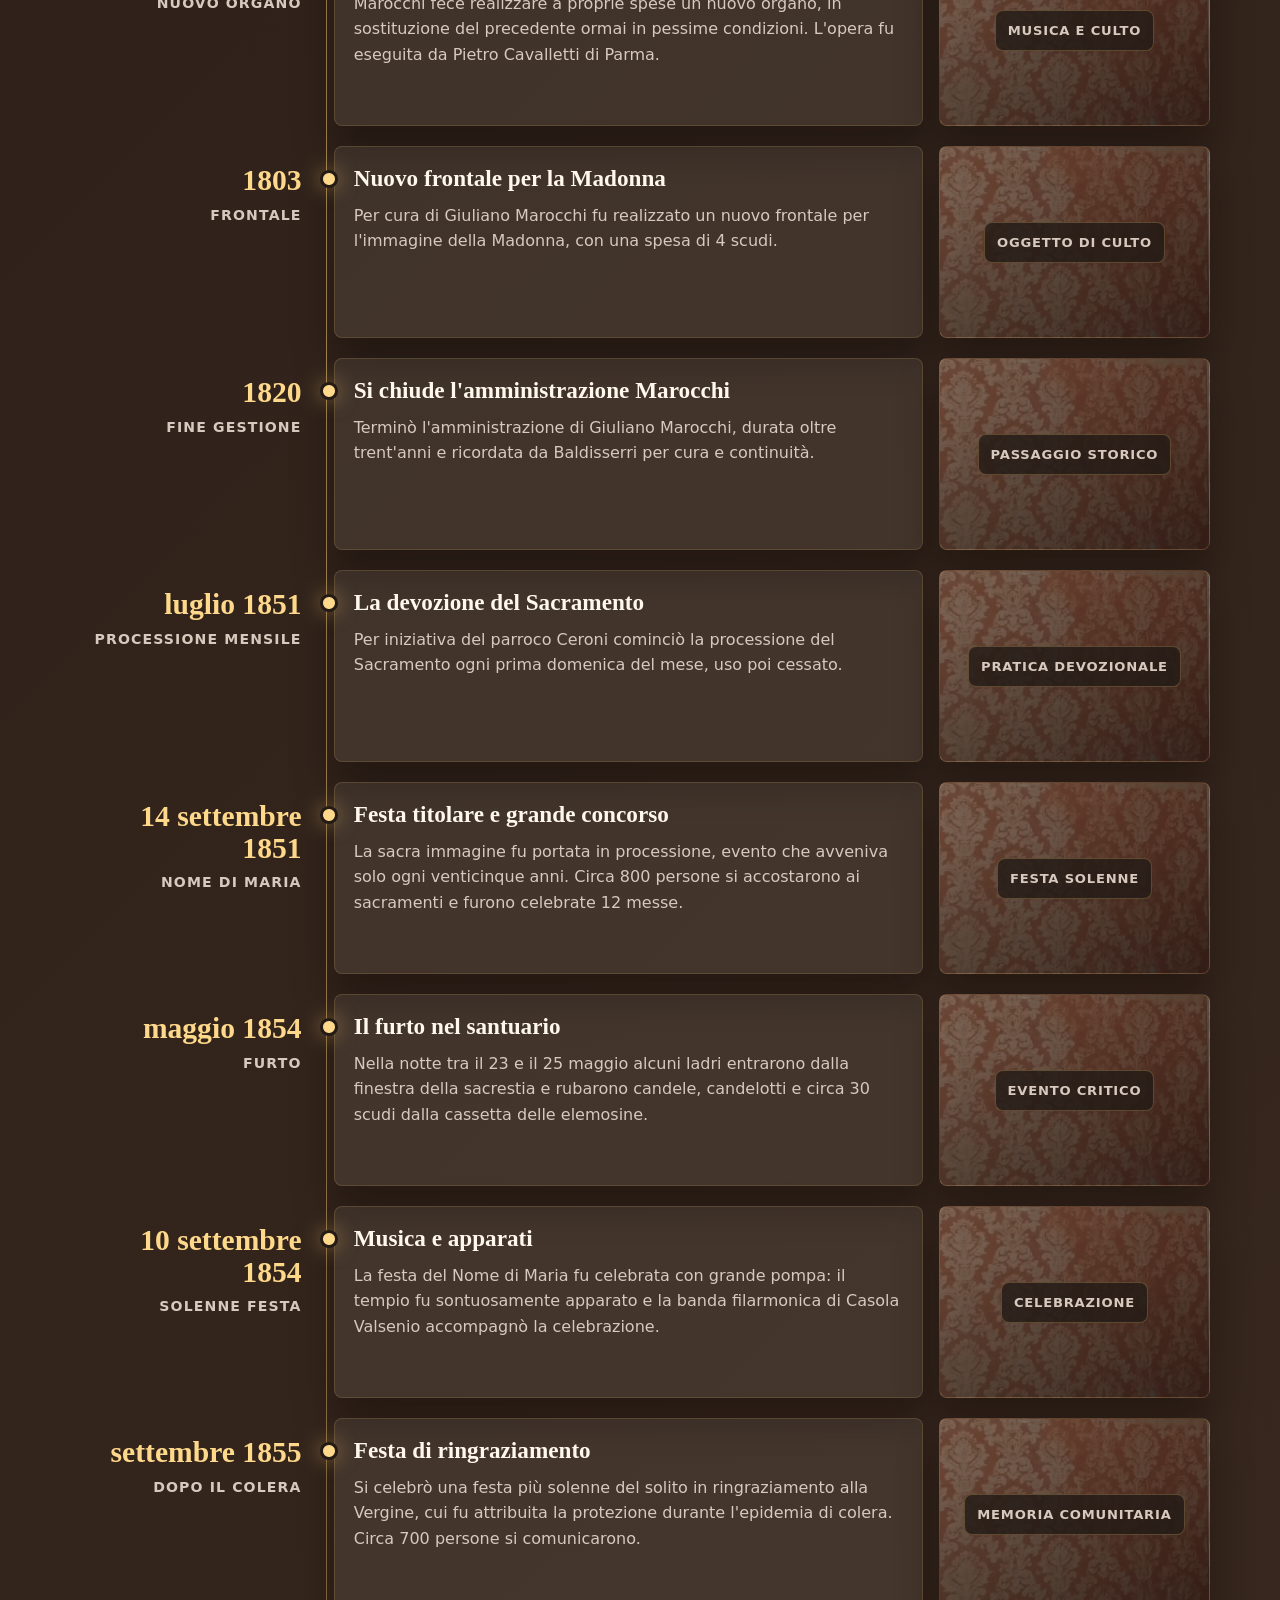
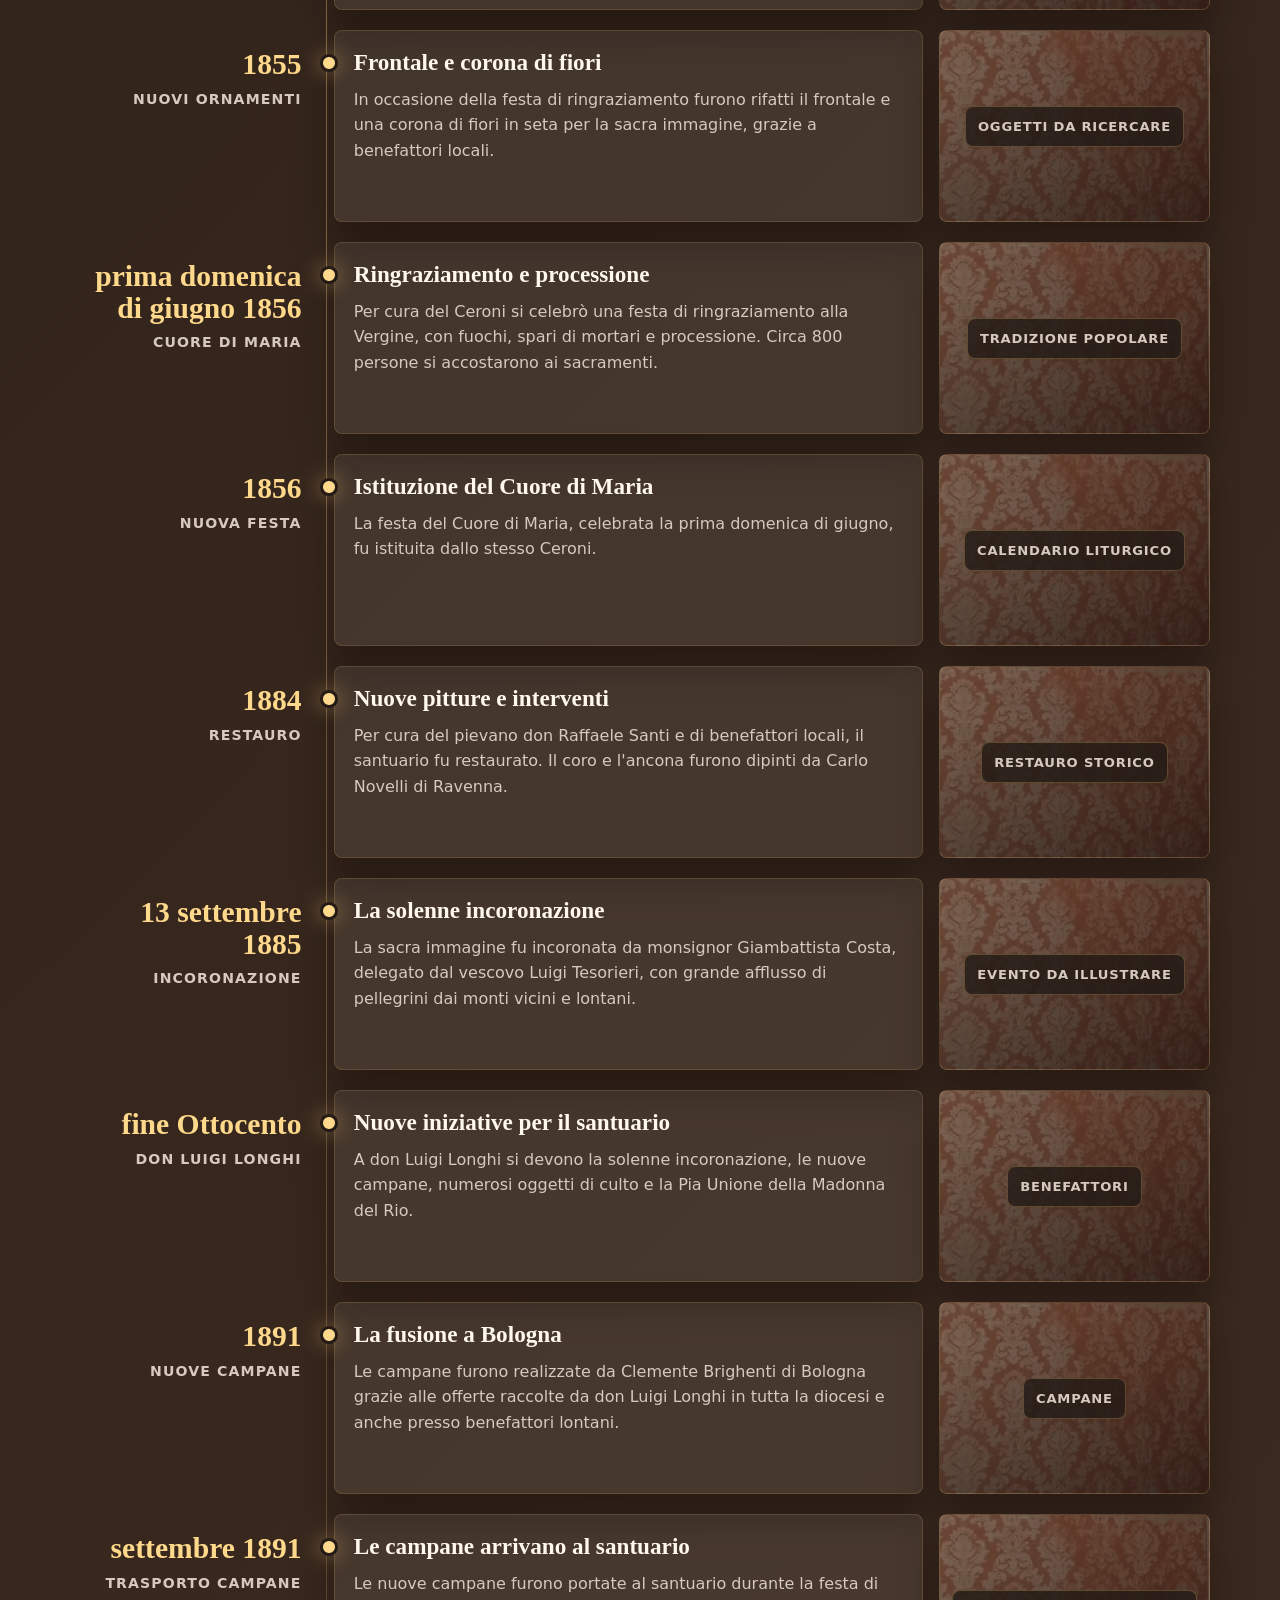
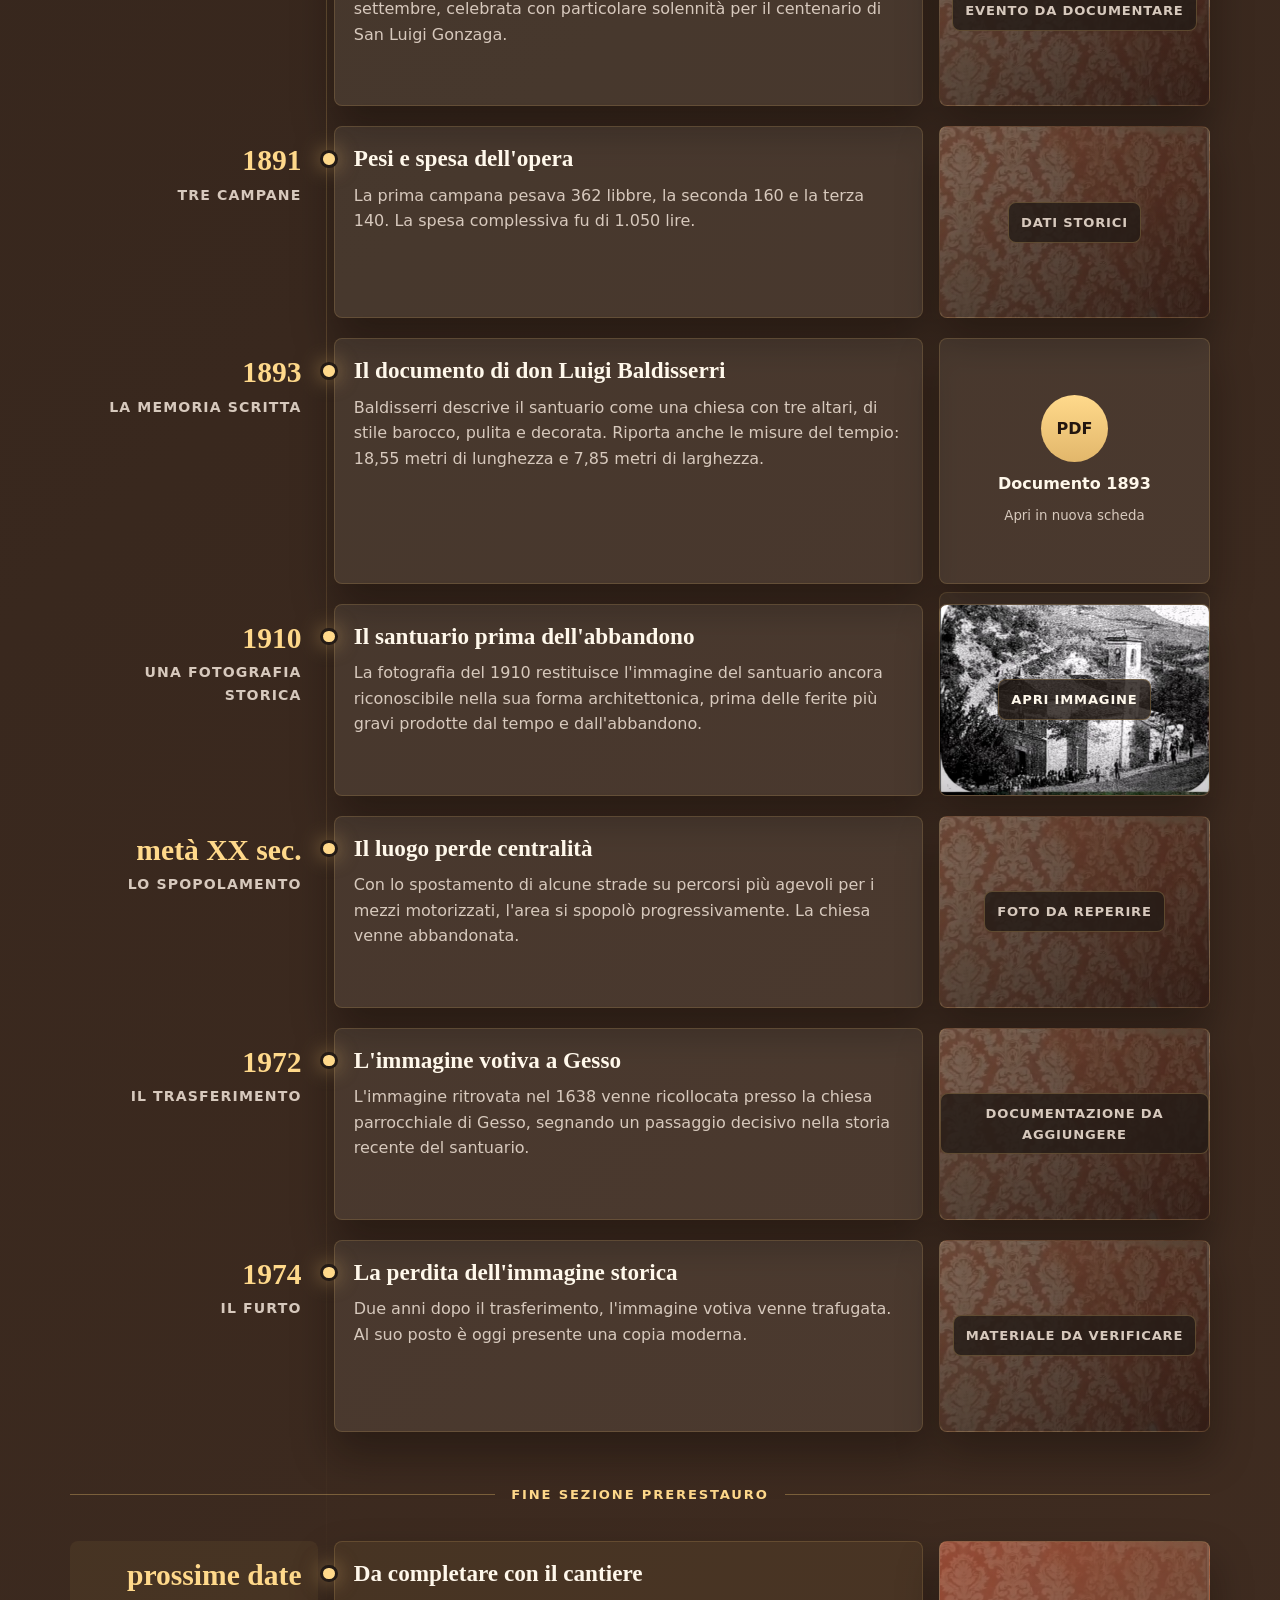
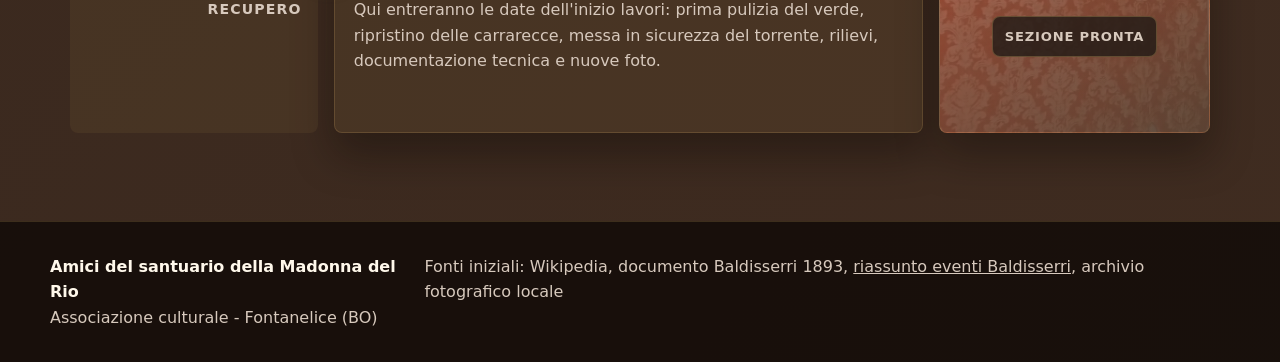
==== commit d4ddb010: "Expand chronology with Baldisserri events" ====
--- a/cronologia.html
+++ b/cronologia.html
@@ -8,6 +8,7 @@
       name="description"
       content="Cronologia storica e futura cronologia del recupero del santuario della Madonna del Rio."
     >
+    <link rel="icon" href="assets/logo-amici-santuario.png">
     <link rel="stylesheet" href="style.css?v=20260617-cronologia">
   </head>
   <body data-page="cronologia">
@@ -85,19 +86,665 @@
 
         <article class="timeline-item">
           <div class="timeline-date">
-            <span>1714</span>
-            <strong>Nasce il santuario</strong>
-          </div>
-          <div class="timeline-body">
-            <h2>La costruzione della chiesa</h2>
-            <p>
-              Per volontà del cardinale vescovo Ulisse Gozzadini venne costruito il santuario
-              sul luogo del ritrovamento. Il progetto è attribuito a Domenico Trifogli.
+            <span>22 maggio 1712</span>
+            <strong>Il grande concorso</strong>
+          </div>
+          <div class="timeline-body">
+            <h2>Una folla al pilastro</h2>
+            <p>
+              Nella Domenica della Santissima Trinità si radunò presso l'umile pilastro una folla
+              straordinaria di fedeli, con un entusiasmo religioso ricordato come mai visto prima.
+            </p>
+          </div>
+          <div class="timeline-media">
+            <div class="media-placeholder">
+              <span>Evento da illustrare</span>
+            </div>
+          </div>
+        </article>
+
+        <article class="timeline-item">
+          <div class="timeline-date">
+            <span>1713</span>
+            <strong>La visita del vescovo</strong>
+          </div>
+          <div class="timeline-body">
+            <h2>Il cardinale Gozzadini al Rio</h2>
+            <p>
+              Il cardinale Ulisse Giuseppe Gozzadini, vescovo d'Imola, visitò il luogo della
+              devozione, venerò l'immagine e riconobbe la legittimità del culto.
+            </p>
+          </div>
+          <div class="timeline-media">
+            <div class="media-placeholder">
+              <span>Fonte Baldisserri</span>
+            </div>
+          </div>
+        </article>
+
+        <article class="timeline-item">
+          <div class="timeline-date">
+            <span>1713</span>
+            <strong>La raccolta</strong>
+          </div>
+          <div class="timeline-body">
+            <h2>La questua per il santuario</h2>
+            <p>
+              Per ordine del cardinale fu avviata una questua per costruire un tempio. In pochi
+              mesi furono raccolti circa 3.000 scudi, somma enorme per l'epoca.
+            </p>
+          </div>
+          <div class="timeline-media">
+            <div class="media-placeholder">
+              <span>Documentazione da cercare</span>
+            </div>
+          </div>
+        </article>
+
+        <article class="timeline-item">
+          <div class="timeline-date">
+            <span>2 settembre 1714</span>
+            <strong>La benedizione</strong>
+          </div>
+          <div class="timeline-body">
+            <h2>La nuova chiesa</h2>
+            <p>
+              La chiesa fu benedetta da Andrea Bargelloni, pievano di Gesso, su autorizzazione di
+              Ludovico Cattani, vicario del cardinale Gozzadini.
             </p>
           </div>
           <div class="timeline-media">
             <div class="media-placeholder">
               <span>Disegni e fonti da cercare</span>
+            </div>
+          </div>
+        </article>
+
+        <article class="timeline-item">
+          <div class="timeline-date">
+            <span>settembre 1714</span>
+            <strong>Fabbrica conclusa</strong>
+          </div>
+          <div class="timeline-body">
+            <h2>Il santuario prende forma</h2>
+            <p>
+              Nel settembre del 1714 i lavori di costruzione risultavano conclusi. Il luogo del
+              pilastro diventò un santuario vero e proprio.
+            </p>
+          </div>
+          <div class="timeline-media">
+            <div class="media-placeholder">
+              <span>Materiale da integrare</span>
+            </div>
+          </div>
+        </article>
+
+        <article class="timeline-item">
+          <div class="timeline-date">
+            <span>26 ottobre 1722</span>
+            <strong>Accoglienza pellegrini</strong>
+          </div>
+          <div class="timeline-body">
+            <h2>Albergo e tettoia</h2>
+            <p>
+              Per il grande afflusso di pellegrini fu chiesto al marchese Francesco Maria Spada
+              il permesso di costruire un piccolo albergo con tettoia presso il santuario.
+            </p>
+          </div>
+          <div class="timeline-media">
+            <div class="media-placeholder">
+              <span>Da documentare</span>
+            </div>
+          </div>
+        </article>
+
+        <article class="timeline-item">
+          <div class="timeline-date">
+            <span>maggio 1727</span>
+            <strong>Altare sinistro</strong>
+          </div>
+          <div class="timeline-body">
+            <h2>Un nuovo altare laterale</h2>
+            <p>
+              L'altare laterale sinistro fu realizzato a spese di Giuseppe Zavagli di Gesso e
+              benedetto dal pievano Andrea Bargelloni.
+            </p>
+          </div>
+          <div class="timeline-media">
+            <div class="media-placeholder">
+              <span>Foto da reperire</span>
+            </div>
+          </div>
+        </article>
+
+        <article class="timeline-item">
+          <div class="timeline-date">
+            <span>26 aprile 1736</span>
+            <strong>Permesso confermato</strong>
+          </div>
+          <div class="timeline-body">
+            <h2>Gli Spada confermano l'ospitalità</h2>
+            <p>
+              Il marchese Giuseppe Spada confermò il permesso per l'albergo e la tettoia,
+              segno della continuità del pellegrinaggio.
+            </p>
+          </div>
+          <div class="timeline-media">
+            <div class="media-placeholder">
+              <span>Archivio da cercare</span>
+            </div>
+          </div>
+        </article>
+
+        <article class="timeline-item">
+          <div class="timeline-date">
+            <span>1736-1772</span>
+            <strong>Don G. Bargelloni</strong>
+          </div>
+          <div class="timeline-body">
+            <h2>Un amministratore benefattore</h2>
+            <p>
+              Don Giacomo Bargelloni, pievano della Pieve di Gesso, è ricordato come primo
+              amministratore noto del santuario e grande benefattore dell'oratorio.
+            </p>
+          </div>
+          <div class="timeline-media">
+            <div class="media-placeholder">
+              <span>Fonte Baldisserri</span>
+            </div>
+          </div>
+        </article>
+
+        <article class="timeline-item">
+          <div class="timeline-date">
+            <span>1736-1741</span>
+            <strong>Vitalità del culto</strong>
+          </div>
+          <div class="timeline-body">
+            <h2>Le entrate del santuario</h2>
+            <p>
+              In questo periodo il santuario incassò 311 scudi, dato che testimonia la partecipazione
+              popolare e la vitalità della devozione.
+            </p>
+          </div>
+          <div class="timeline-media">
+            <div class="media-placeholder">
+              <span>Dati contabili</span>
+            </div>
+          </div>
+        </article>
+
+        <article class="timeline-item">
+          <div class="timeline-date">
+            <span>15 settembre 1737</span>
+            <strong>Prima processione</strong>
+          </div>
+          <div class="timeline-body">
+            <h2>L'immagine portata in processione</h2>
+            <p>
+              Per iniziativa di don Giacomo Bargelloni si svolse la prima processione con
+              l'immagine della Madonna nella festa del Nome di Maria.
+            </p>
+          </div>
+          <div class="timeline-media">
+            <div class="media-placeholder">
+              <span>Evento liturgico</span>
+            </div>
+          </div>
+        </article>
+
+        <article class="timeline-item">
+          <div class="timeline-date">
+            <span>periodo Bargelloni</span>
+            <strong>Decorazioni</strong>
+          </div>
+          <div class="timeline-body">
+            <h2>L'ornato del coro</h2>
+            <p>
+              Per cura di don Giacomo Bargelloni fu realizzato l'ornato del coro, opera di
+              Giambattista Verda e di altri due stuccatori, con una spesa di 101 scudi.
+            </p>
+          </div>
+          <div class="timeline-media">
+            <div class="media-placeholder">
+              <span>Dettagli da illustrare</span>
+            </div>
+          </div>
+        </article>
+
+        <article class="timeline-item">
+          <div class="timeline-date">
+            <span>giugno 1740</span>
+            <strong>Altare destro</strong>
+          </div>
+          <div class="timeline-body">
+            <h2>Il secondo altare laterale</h2>
+            <p>
+              L'altare laterale destro fu realizzato a spese di Battista Santi, della parrocchia
+              di Montemaggiore, e benedetto dall'arciprete di Croara Giuseppe Saraselli.
+            </p>
+          </div>
+          <div class="timeline-media">
+            <div class="media-placeholder">
+              <span>Foto da reperire</span>
+            </div>
+          </div>
+        </article>
+
+        <article class="timeline-item">
+          <div class="timeline-date">
+            <span>1772</span>
+            <strong>Nuova gestione</strong>
+          </div>
+          <div class="timeline-body">
+            <h2>Domenico Acerbi</h2>
+            <p>
+              A don Giacomo Bargelloni succedette nell'amministrazione del santuario il pievano
+              Domenico Acerbi.
+            </p>
+          </div>
+          <div class="timeline-media">
+            <div class="media-placeholder">
+              <span>Da documentare</span>
+            </div>
+          </div>
+        </article>
+
+        <article class="timeline-item">
+          <div class="timeline-date">
+            <span>1788</span>
+            <strong>Passaggio Marocchi</strong>
+          </div>
+          <div class="timeline-body">
+            <h2>Un nuovo amministratore</h2>
+            <p>
+              Domenico Acerbi cedette l'amministrazione del santuario a Giuliano Marocchi,
+              pievano di Gesso.
+            </p>
+          </div>
+          <div class="timeline-media">
+            <div class="media-placeholder">
+              <span>Fonte Baldisserri</span>
+            </div>
+          </div>
+        </article>
+
+        <article class="timeline-item">
+          <div class="timeline-date">
+            <span>1788-1820</span>
+            <strong>Giuliano Marocchi</strong>
+          </div>
+          <div class="timeline-body">
+            <h2>Una lunga amministrazione</h2>
+            <p>
+              Giuliano Marocchi amministrò il santuario con diligenza per oltre trent'anni,
+              promuovendo interventi e migliorie.
+            </p>
+          </div>
+          <div class="timeline-media">
+            <div class="media-placeholder">
+              <span>Sezione storica</span>
+            </div>
+          </div>
+        </article>
+
+        <article class="timeline-item">
+          <div class="timeline-date">
+            <span>14 settembre 1794</span>
+            <strong>Festa e missioni</strong>
+          </div>
+          <div class="timeline-body">
+            <h2>Una solennità straordinaria</h2>
+            <p>
+              Si svolse una grande festa con cantori, musici e 18 sacerdoti. Monsignor Calderini
+              trasportò processionalmente l'immagine alla Pieve durante le missioni religiose.
+            </p>
+          </div>
+          <div class="timeline-media">
+            <div class="media-placeholder">
+              <span>Evento da illustrare</span>
+            </div>
+          </div>
+        </article>
+
+        <article class="timeline-item">
+          <div class="timeline-date">
+            <span>giugno 1798</span>
+            <strong>Muro di protezione</strong>
+          </div>
+          <div class="timeline-body">
+            <h2>Difesa dalle frane</h2>
+            <p>
+              Giuliano Marocchi fece costruire un muro a ponente e a settentrione della chiesa,
+              lungo più di trenta piedi, per proteggere il santuario dalle frane del monte vicino.
+            </p>
+          </div>
+          <div class="timeline-media">
+            <div class="media-placeholder">
+              <span>Intervento strutturale</span>
+            </div>
+          </div>
+        </article>
+
+        <article class="timeline-item">
+          <div class="timeline-date">
+            <span>1800</span>
+            <strong>Nuovo organo</strong>
+          </div>
+          <div class="timeline-body">
+            <h2>L'organo di Pietro Cavalletti</h2>
+            <p>
+              Marocchi fece realizzare a proprie spese un nuovo organo, in sostituzione del
+              precedente ormai in pessime condizioni. L'opera fu eseguita da Pietro Cavalletti di Parma.
+            </p>
+          </div>
+          <div class="timeline-media">
+            <div class="media-placeholder">
+              <span>Musica e culto</span>
+            </div>
+          </div>
+        </article>
+
+        <article class="timeline-item">
+          <div class="timeline-date">
+            <span>1803</span>
+            <strong>Frontale</strong>
+          </div>
+          <div class="timeline-body">
+            <h2>Nuovo frontale per la Madonna</h2>
+            <p>
+              Per cura di Giuliano Marocchi fu realizzato un nuovo frontale per l'immagine
+              della Madonna, con una spesa di 4 scudi.
+            </p>
+          </div>
+          <div class="timeline-media">
+            <div class="media-placeholder">
+              <span>Oggetto di culto</span>
+            </div>
+          </div>
+        </article>
+
+        <article class="timeline-item">
+          <div class="timeline-date">
+            <span>1820</span>
+            <strong>Fine gestione</strong>
+          </div>
+          <div class="timeline-body">
+            <h2>Si chiude l'amministrazione Marocchi</h2>
+            <p>
+              Terminò l'amministrazione di Giuliano Marocchi, durata oltre trent'anni e ricordata
+              da Baldisserri per cura e continuità.
+            </p>
+          </div>
+          <div class="timeline-media">
+            <div class="media-placeholder">
+              <span>Passaggio storico</span>
+            </div>
+          </div>
+        </article>
+
+        <article class="timeline-item">
+          <div class="timeline-date">
+            <span>luglio 1851</span>
+            <strong>Processione mensile</strong>
+          </div>
+          <div class="timeline-body">
+            <h2>La devozione del Sacramento</h2>
+            <p>
+              Per iniziativa del parroco Ceroni cominciò la processione del Sacramento ogni prima
+              domenica del mese, uso poi cessato.
+            </p>
+          </div>
+          <div class="timeline-media">
+            <div class="media-placeholder">
+              <span>Pratica devozionale</span>
+            </div>
+          </div>
+        </article>
+
+        <article class="timeline-item">
+          <div class="timeline-date">
+            <span>14 settembre 1851</span>
+            <strong>Nome di Maria</strong>
+          </div>
+          <div class="timeline-body">
+            <h2>Festa titolare e grande concorso</h2>
+            <p>
+              La sacra immagine fu portata in processione, evento che avveniva solo ogni venticinque
+              anni. Circa 800 persone si accostarono ai sacramenti e furono celebrate 12 messe.
+            </p>
+          </div>
+          <div class="timeline-media">
+            <div class="media-placeholder">
+              <span>Festa solenne</span>
+            </div>
+          </div>
+        </article>
+
+        <article class="timeline-item">
+          <div class="timeline-date">
+            <span>maggio 1854</span>
+            <strong>Furto</strong>
+          </div>
+          <div class="timeline-body">
+            <h2>Il furto nel santuario</h2>
+            <p>
+              Nella notte tra il 23 e il 25 maggio alcuni ladri entrarono dalla finestra della
+              sacrestia e rubarono candele, candelotti e circa 30 scudi dalla cassetta delle elemosine.
+            </p>
+          </div>
+          <div class="timeline-media">
+            <div class="media-placeholder">
+              <span>Evento critico</span>
+            </div>
+          </div>
+        </article>
+
+        <article class="timeline-item">
+          <div class="timeline-date">
+            <span>10 settembre 1854</span>
+            <strong>Solenne festa</strong>
+          </div>
+          <div class="timeline-body">
+            <h2>Musica e apparati</h2>
+            <p>
+              La festa del Nome di Maria fu celebrata con grande pompa: il tempio fu sontuosamente
+              apparato e la banda filarmonica di Casola Valsenio accompagnò la celebrazione.
+            </p>
+          </div>
+          <div class="timeline-media">
+            <div class="media-placeholder">
+              <span>Celebrazione</span>
+            </div>
+          </div>
+        </article>
+
+        <article class="timeline-item">
+          <div class="timeline-date">
+            <span>settembre 1855</span>
+            <strong>Dopo il colera</strong>
+          </div>
+          <div class="timeline-body">
+            <h2>Festa di ringraziamento</h2>
+            <p>
+              Si celebrò una festa più solenne del solito in ringraziamento alla Vergine, cui fu
+              attribuita la protezione durante l'epidemia di colera. Circa 700 persone si comunicarono.
+            </p>
+          </div>
+          <div class="timeline-media">
+            <div class="media-placeholder">
+              <span>Memoria comunitaria</span>
+            </div>
+          </div>
+        </article>
+
+        <article class="timeline-item">
+          <div class="timeline-date">
+            <span>1855</span>
+            <strong>Nuovi ornamenti</strong>
+          </div>
+          <div class="timeline-body">
+            <h2>Frontale e corona di fiori</h2>
+            <p>
+              In occasione della festa di ringraziamento furono rifatti il frontale e una corona
+              di fiori in seta per la sacra immagine, grazie a benefattori locali.
+            </p>
+          </div>
+          <div class="timeline-media">
+            <div class="media-placeholder">
+              <span>Oggetti da ricercare</span>
+            </div>
+          </div>
+        </article>
+
+        <article class="timeline-item">
+          <div class="timeline-date">
+            <span>prima domenica di giugno 1856</span>
+            <strong>Cuore di Maria</strong>
+          </div>
+          <div class="timeline-body">
+            <h2>Ringraziamento e processione</h2>
+            <p>
+              Per cura del Ceroni si celebrò una festa di ringraziamento alla Vergine, con fuochi,
+              spari di mortari e processione. Circa 800 persone si accostarono ai sacramenti.
+            </p>
+          </div>
+          <div class="timeline-media">
+            <div class="media-placeholder">
+              <span>Tradizione popolare</span>
+            </div>
+          </div>
+        </article>
+
+        <article class="timeline-item">
+          <div class="timeline-date">
+            <span>1856</span>
+            <strong>Nuova festa</strong>
+          </div>
+          <div class="timeline-body">
+            <h2>Istituzione del Cuore di Maria</h2>
+            <p>
+              La festa del Cuore di Maria, celebrata la prima domenica di giugno, fu istituita
+              dallo stesso Ceroni.
+            </p>
+          </div>
+          <div class="timeline-media">
+            <div class="media-placeholder">
+              <span>Calendario liturgico</span>
+            </div>
+          </div>
+        </article>
+
+        <article class="timeline-item">
+          <div class="timeline-date">
+            <span>1884</span>
+            <strong>Restauro</strong>
+          </div>
+          <div class="timeline-body">
+            <h2>Nuove pitture e interventi</h2>
+            <p>
+              Per cura del pievano don Raffaele Santi e di benefattori locali, il santuario fu
+              restaurato. Il coro e l'ancona furono dipinti da Carlo Novelli di Ravenna.
+            </p>
+          </div>
+          <div class="timeline-media">
+            <div class="media-placeholder">
+              <span>Restauro storico</span>
+            </div>
+          </div>
+        </article>
+
+        <article class="timeline-item">
+          <div class="timeline-date">
+            <span>13 settembre 1885</span>
+            <strong>Incoronazione</strong>
+          </div>
+          <div class="timeline-body">
+            <h2>La solenne incoronazione</h2>
+            <p>
+              La sacra immagine fu incoronata da monsignor Giambattista Costa, delegato dal
+              vescovo Luigi Tesorieri, con grande afflusso di pellegrini dai monti vicini e lontani.
+            </p>
+          </div>
+          <div class="timeline-media">
+            <div class="media-placeholder">
+              <span>Evento da illustrare</span>
+            </div>
+          </div>
+        </article>
+
+        <article class="timeline-item">
+          <div class="timeline-date">
+            <span>fine Ottocento</span>
+            <strong>Don Luigi Longhi</strong>
+          </div>
+          <div class="timeline-body">
+            <h2>Nuove iniziative per il santuario</h2>
+            <p>
+              A don Luigi Longhi si devono la solenne incoronazione, le nuove campane, numerosi
+              oggetti di culto e la Pia Unione della Madonna del Rio.
+            </p>
+          </div>
+          <div class="timeline-media">
+            <div class="media-placeholder">
+              <span>Benefattori</span>
+            </div>
+          </div>
+        </article>
+
+        <article class="timeline-item">
+          <div class="timeline-date">
+            <span>1891</span>
+            <strong>Nuove campane</strong>
+          </div>
+          <div class="timeline-body">
+            <h2>La fusione a Bologna</h2>
+            <p>
+              Le campane furono realizzate da Clemente Brighenti di Bologna grazie alle offerte
+              raccolte da don Luigi Longhi in tutta la diocesi e anche presso benefattori lontani.
+            </p>
+          </div>
+          <div class="timeline-media">
+            <div class="media-placeholder">
+              <span>Campane</span>
+            </div>
+          </div>
+        </article>
+
+        <article class="timeline-item">
+          <div class="timeline-date">
+            <span>settembre 1891</span>
+            <strong>Trasporto campane</strong>
+          </div>
+          <div class="timeline-body">
+            <h2>Le campane arrivano al santuario</h2>
+            <p>
+              Le nuove campane furono portate al santuario durante la festa di settembre, celebrata
+              con particolare solennità per il centenario di San Luigi Gonzaga.
+            </p>
+          </div>
+          <div class="timeline-media">
+            <div class="media-placeholder">
+              <span>Evento da documentare</span>
+            </div>
+          </div>
+        </article>
+
+        <article class="timeline-item">
+          <div class="timeline-date">
+            <span>1891</span>
+            <strong>Tre campane</strong>
+          </div>
+          <div class="timeline-body">
+            <h2>Pesi e spesa dell'opera</h2>
+            <p>
+              La prima campana pesava 362 libbre, la seconda 160 e la terza 140. La spesa
+              complessiva fu di 1.050 lire.
+            </p>
+          </div>
+          <div class="timeline-media">
+            <div class="media-placeholder">
+              <span>Dati storici</span>
             </div>
           </div>
         </article>
@@ -235,7 +882,11 @@
         <p>Associazione culturale - Fontanelice (BO)</p>
       </div>
       <div>
-        <p>Fonti iniziali: Wikipedia, documento Baldisserri 1893, archivio fotografico locale</p>
+        <p>
+          Fonti iniziali: Wikipedia, documento Baldisserri 1893,
+          <a href="assets/eventi-baldisserri-cronologia.txt" target="_blank" rel="noopener">riassunto eventi Baldisserri</a>,
+          archivio fotografico locale
+        </p>
       </div>
     </footer>
 
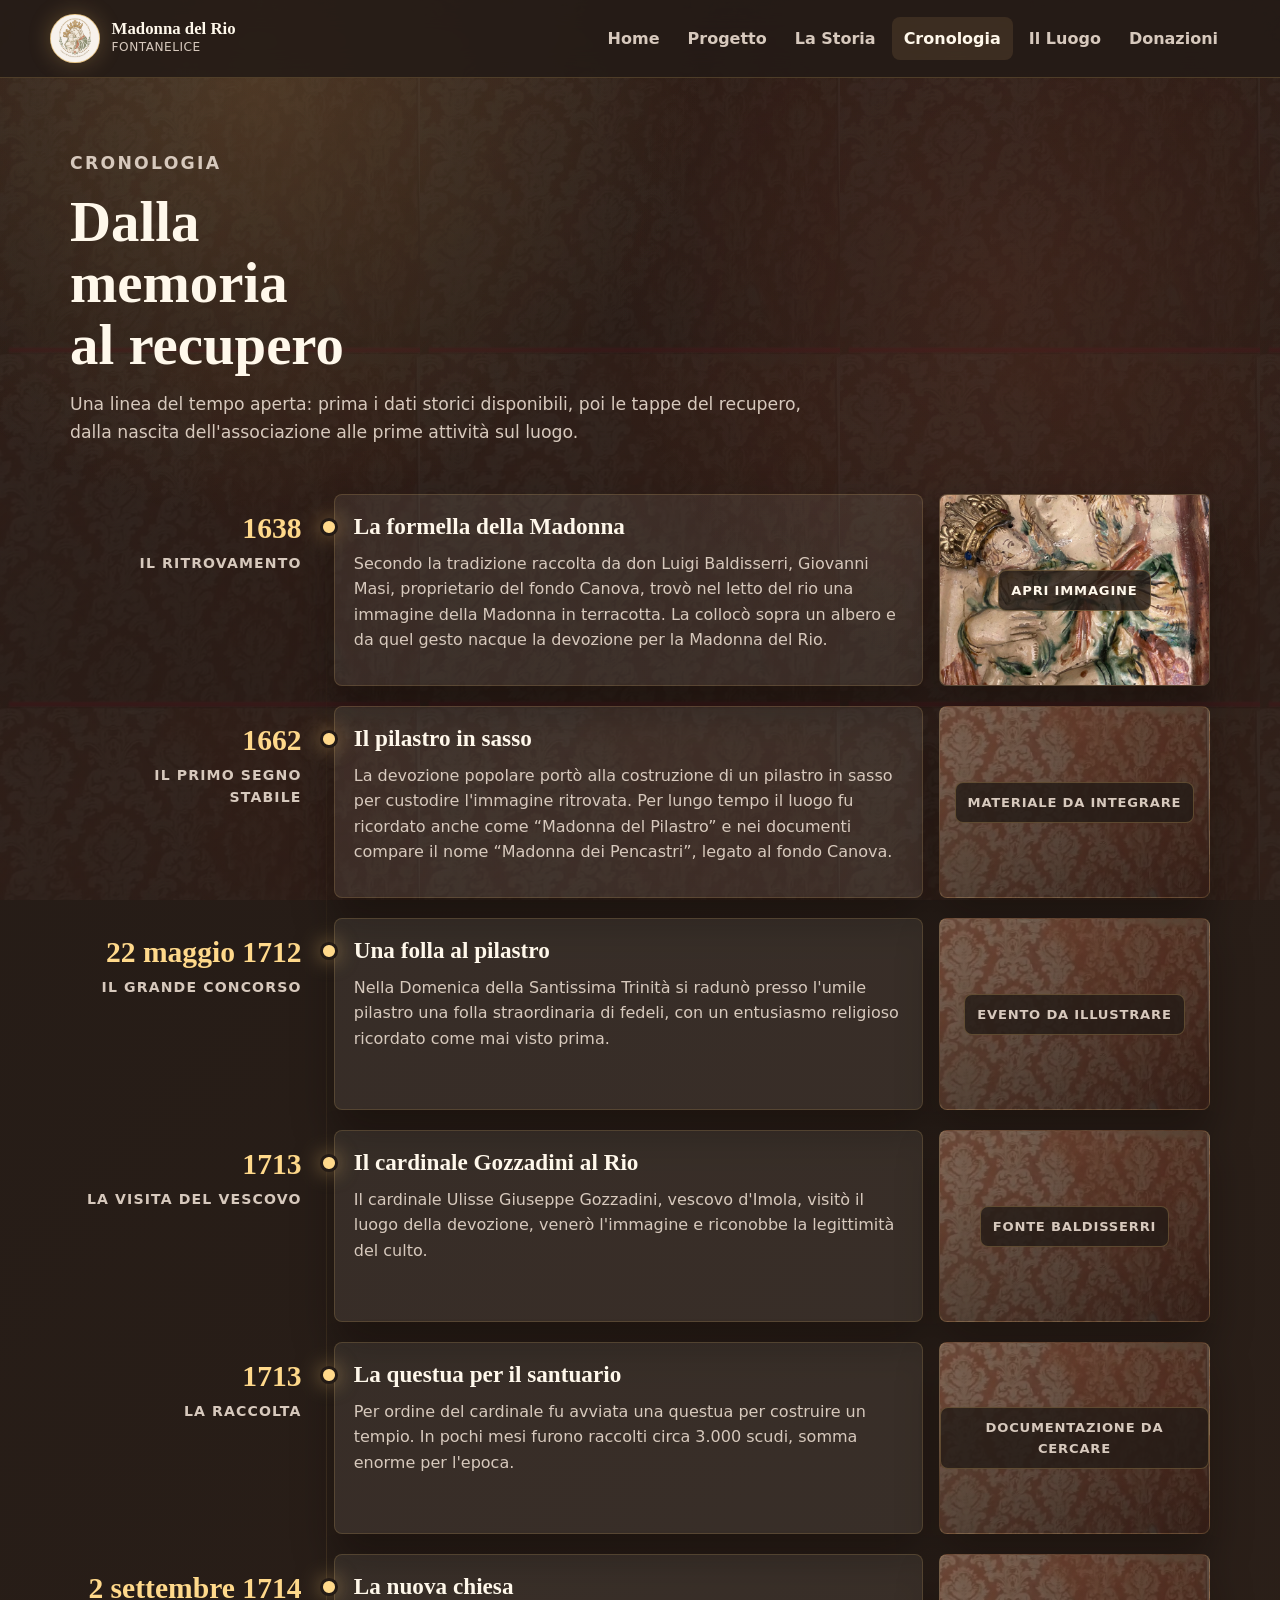
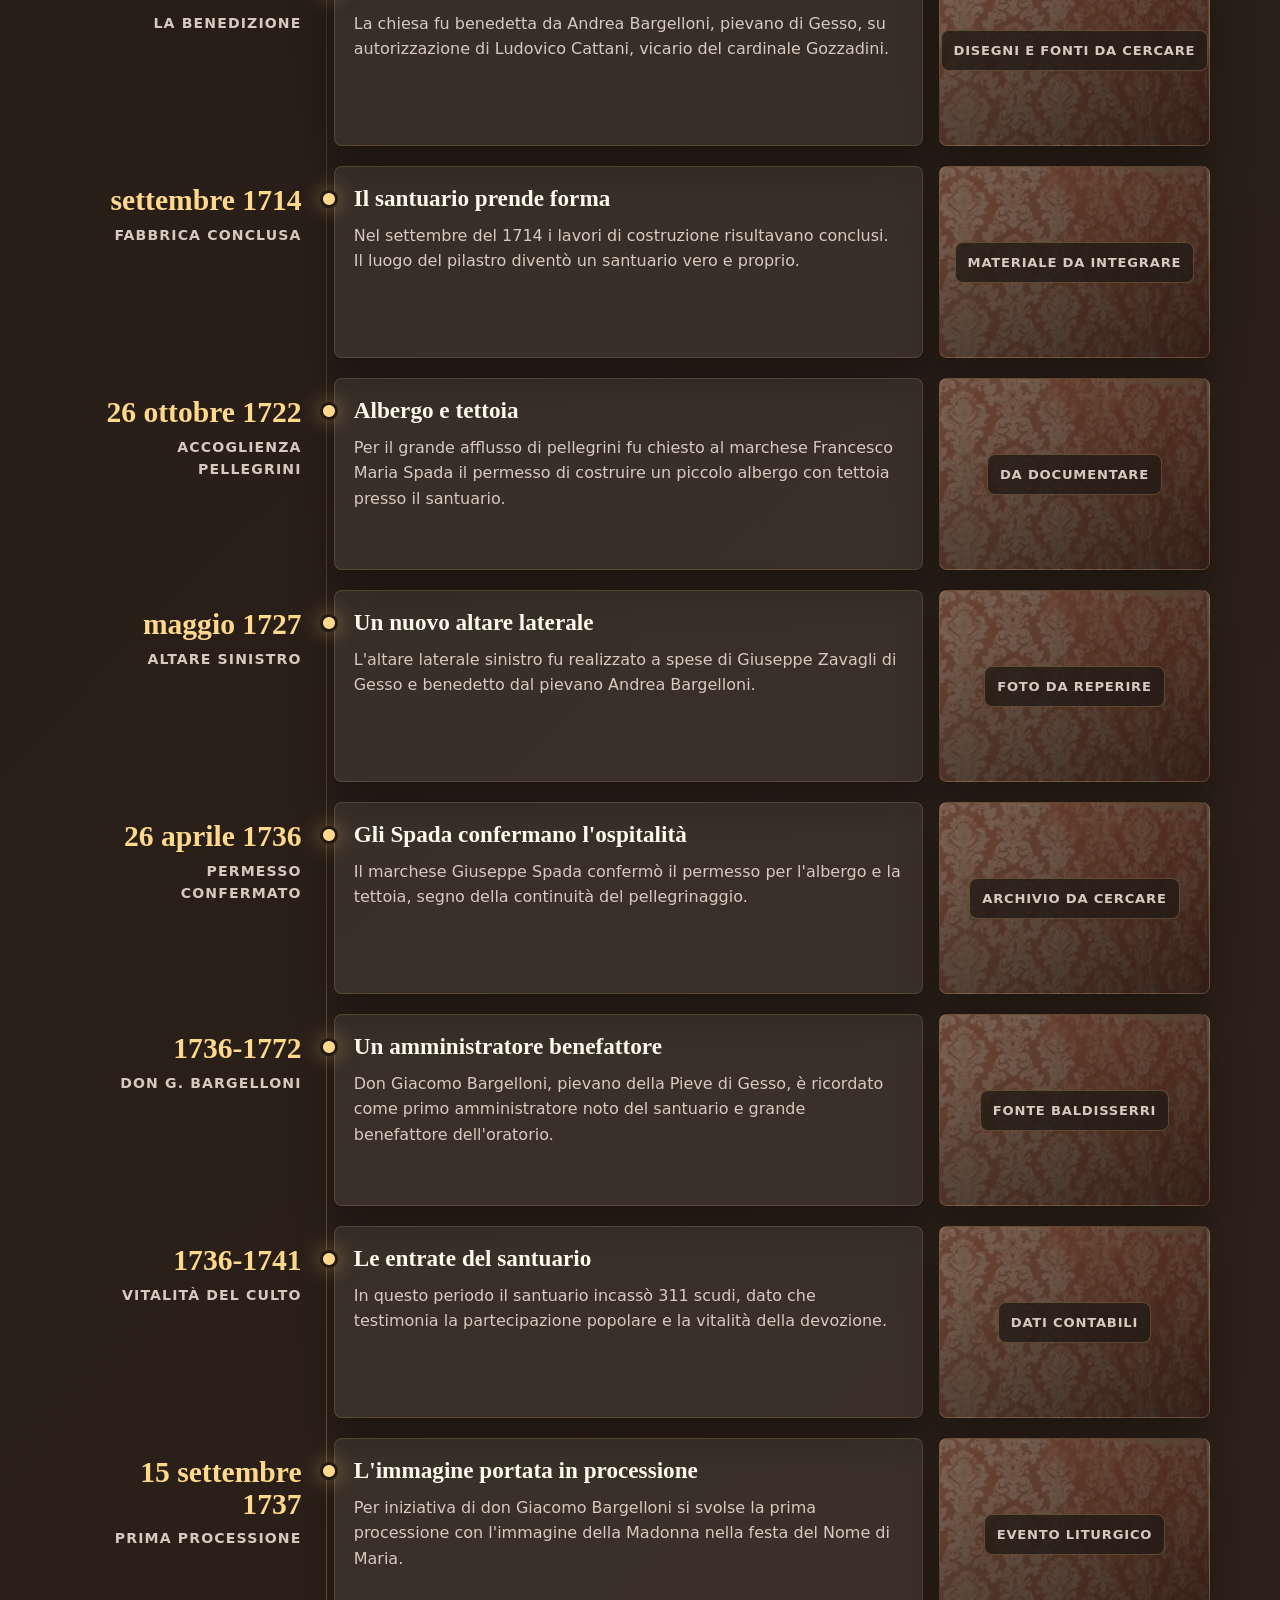
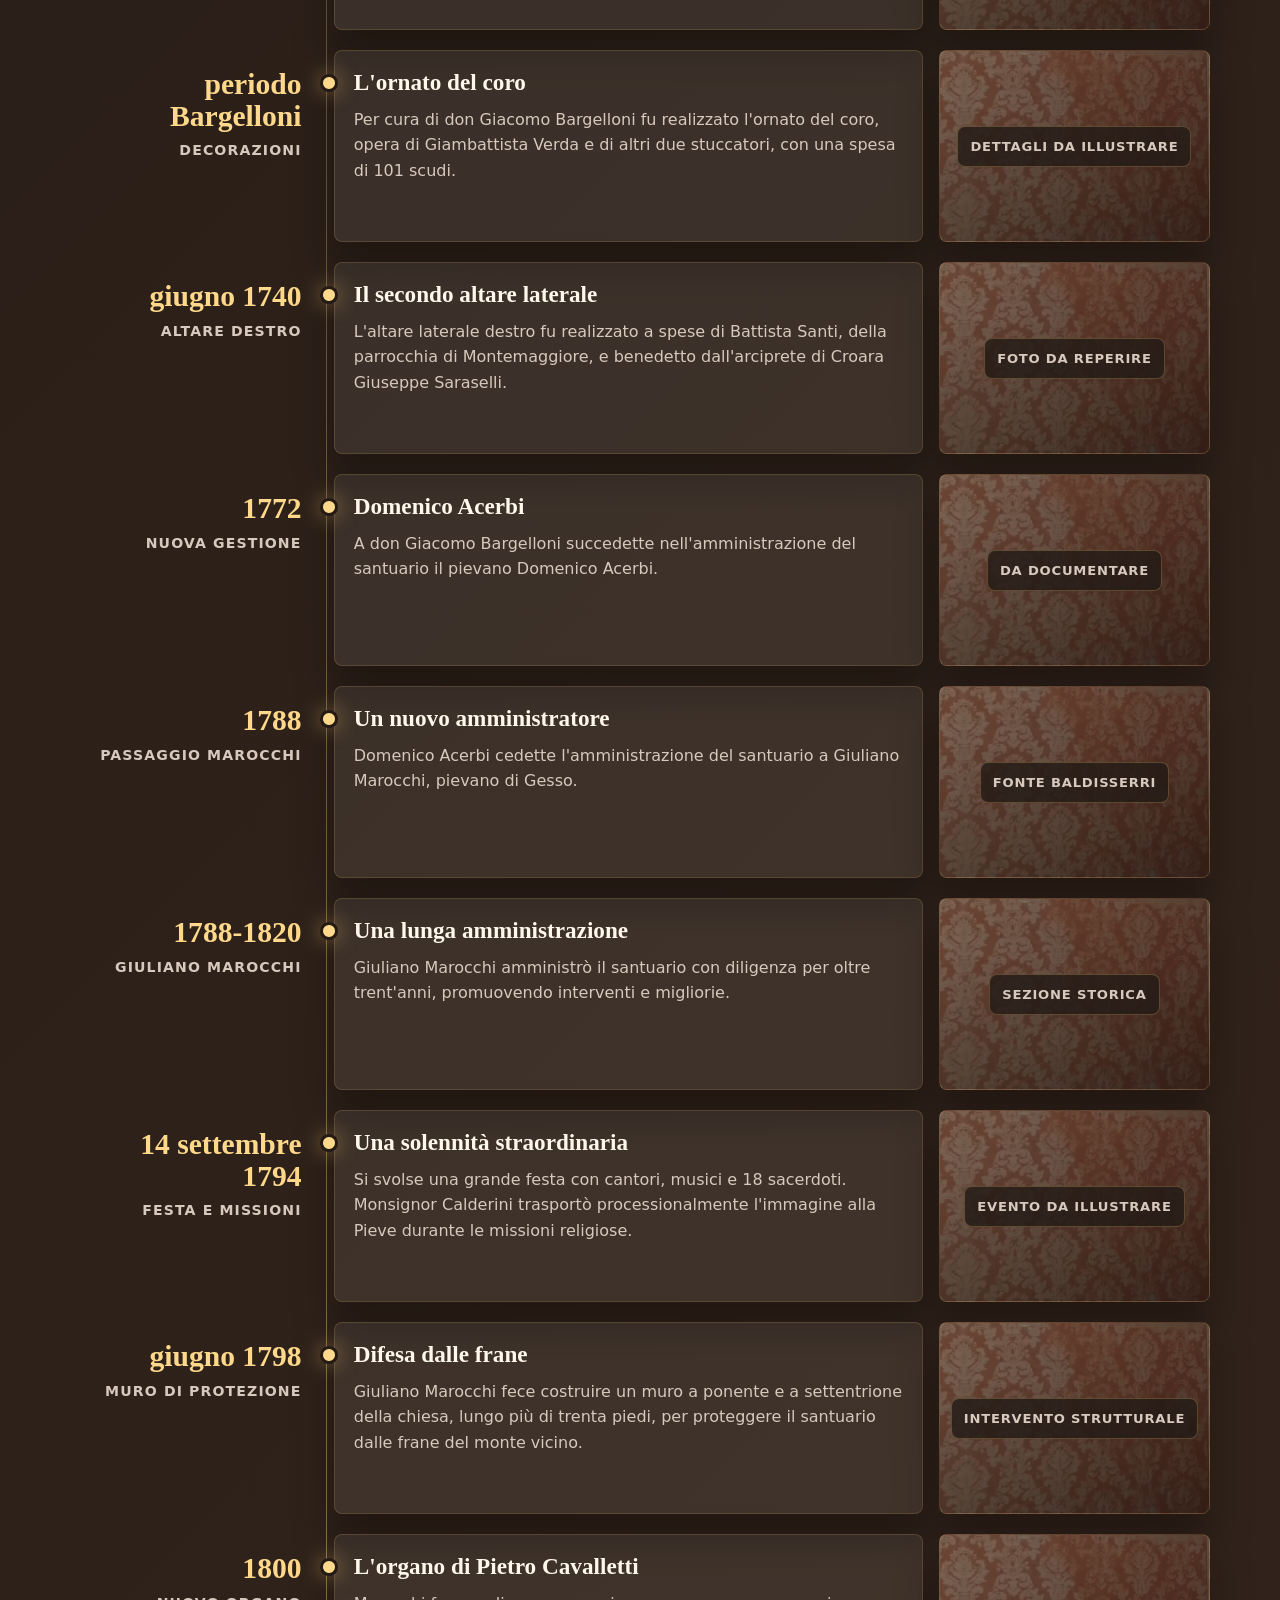
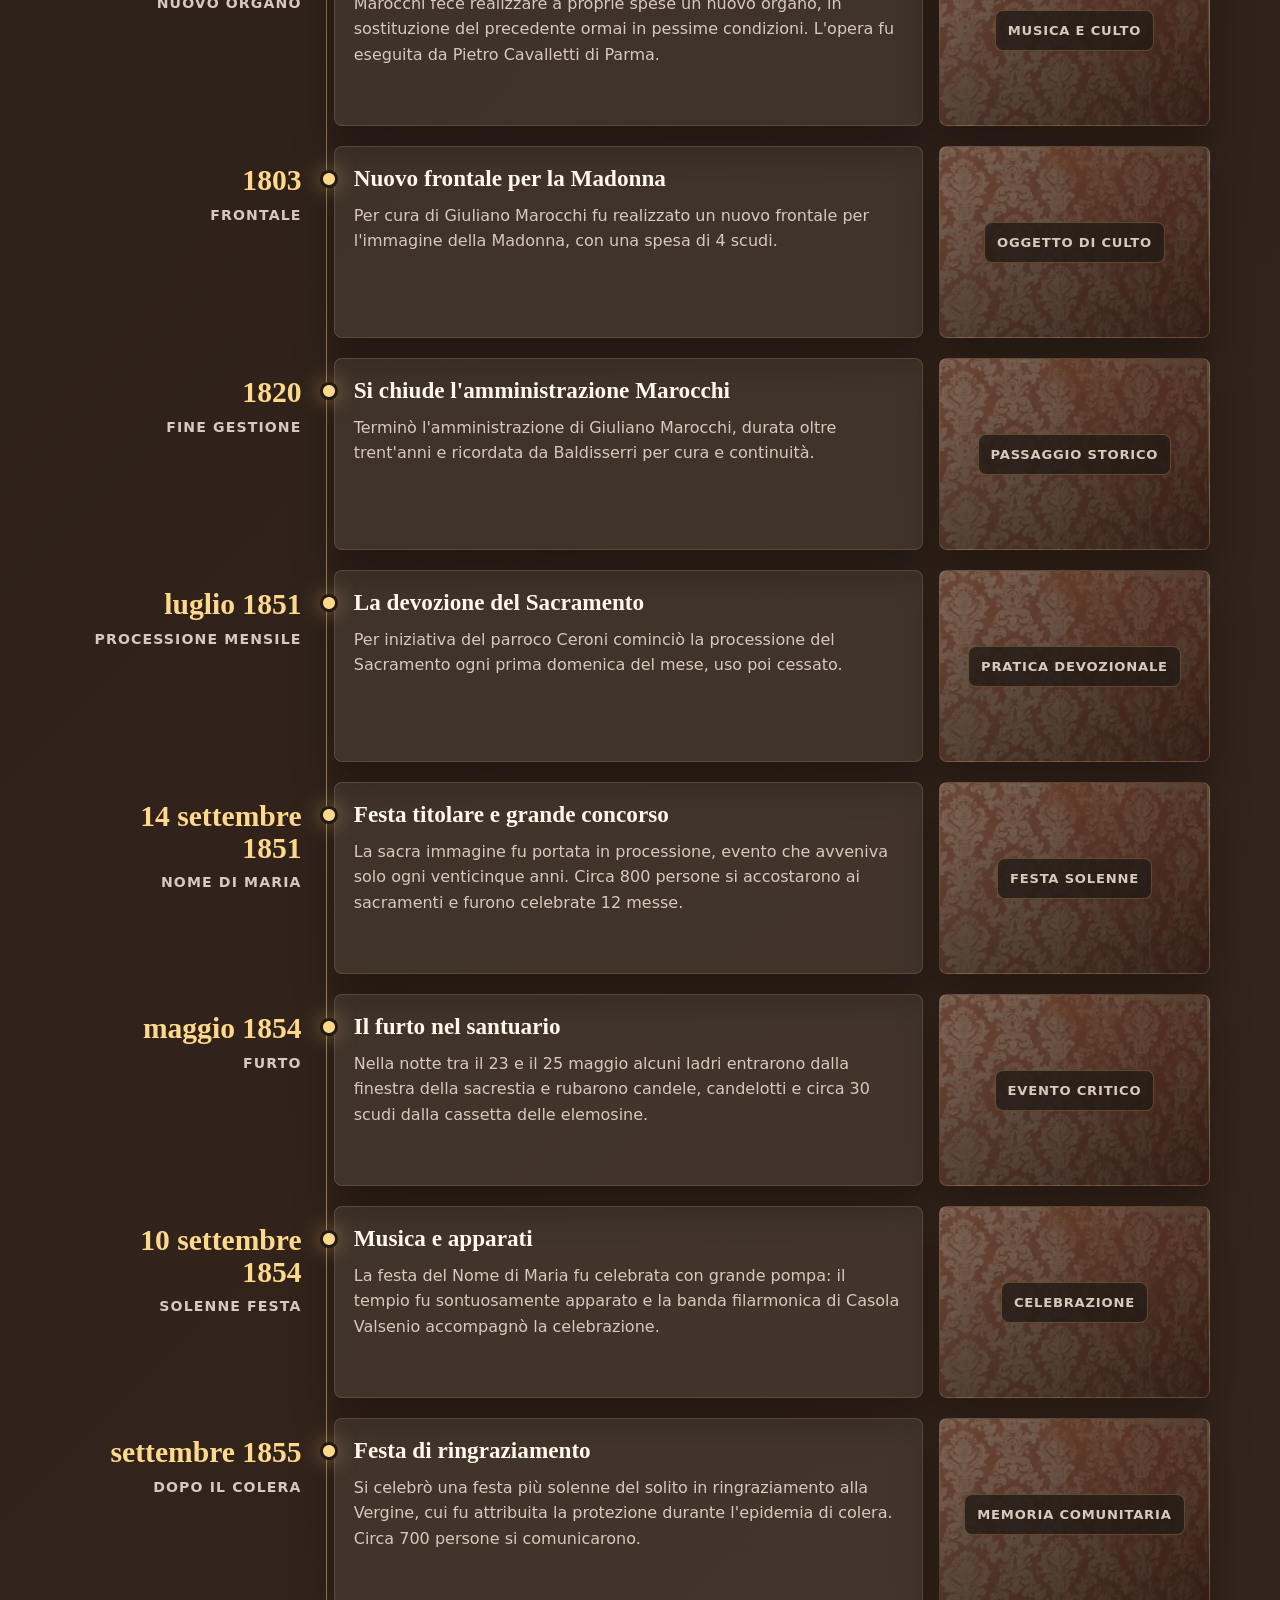
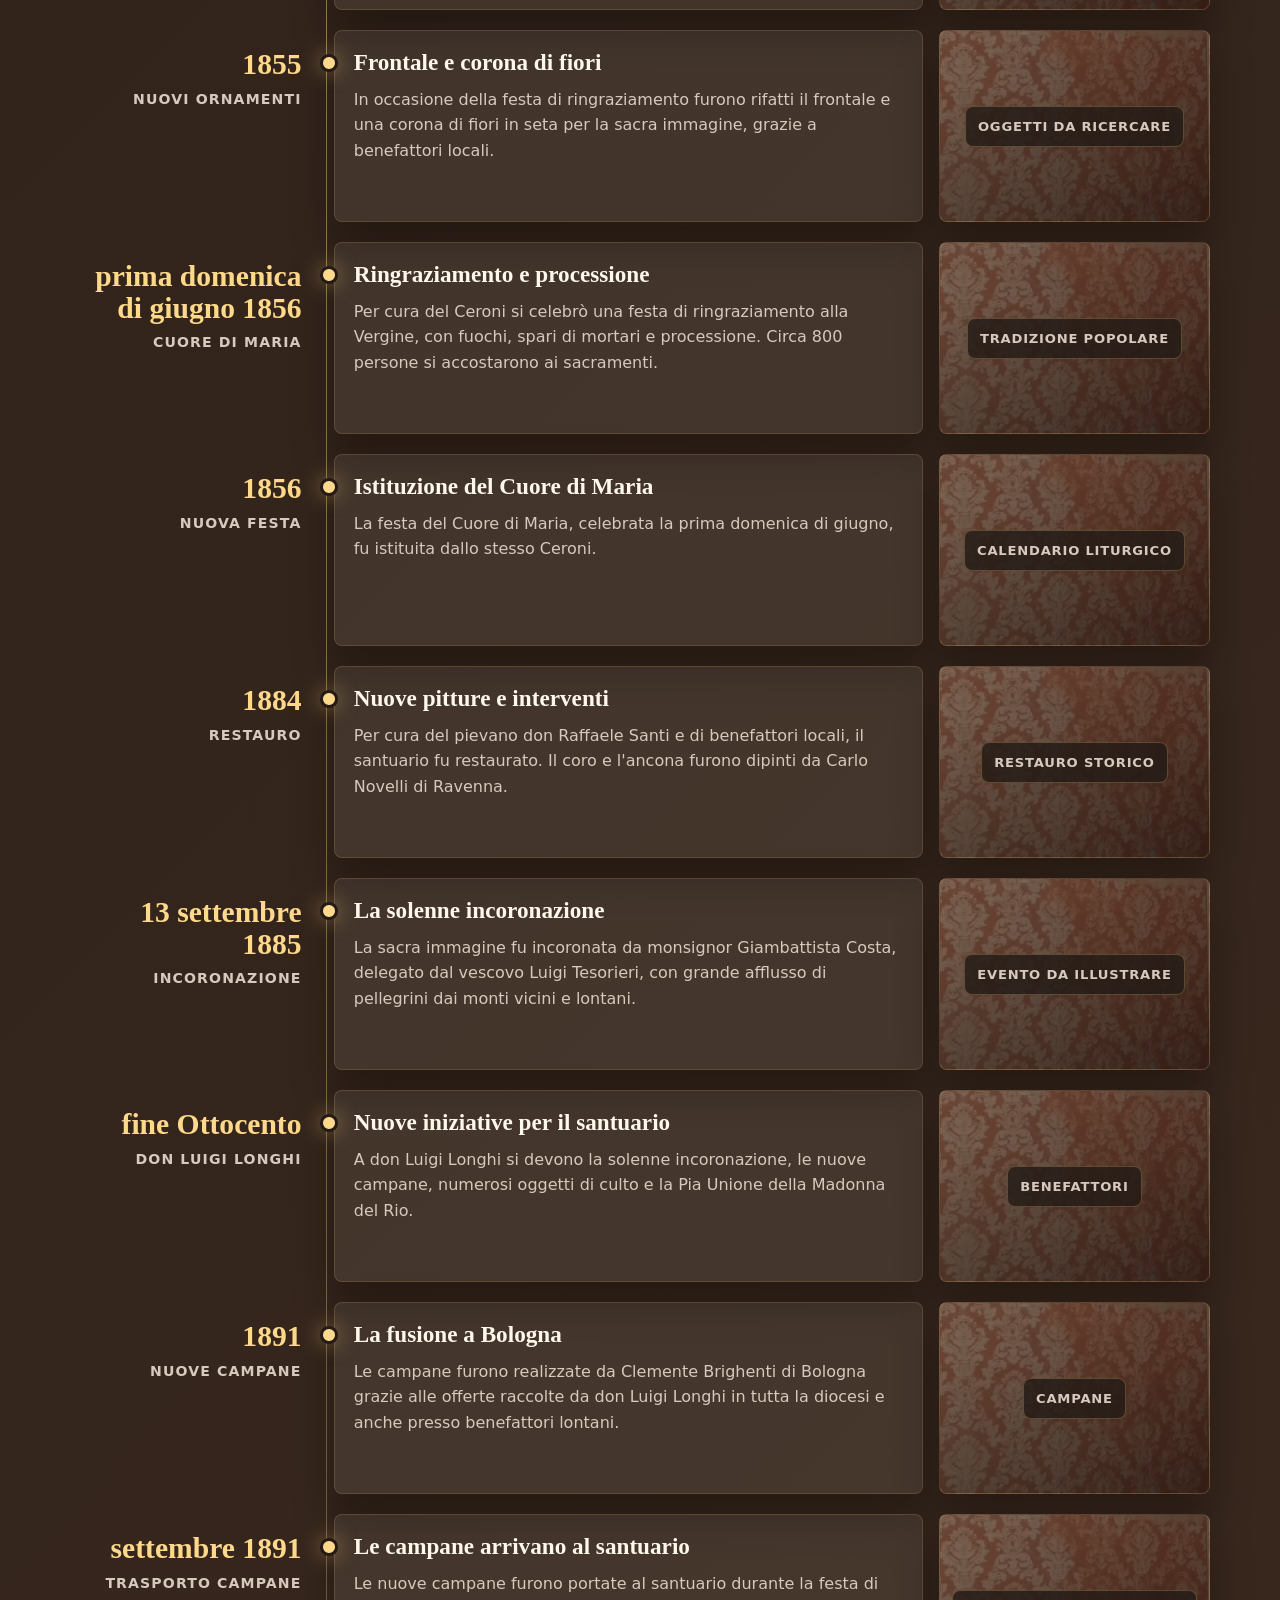
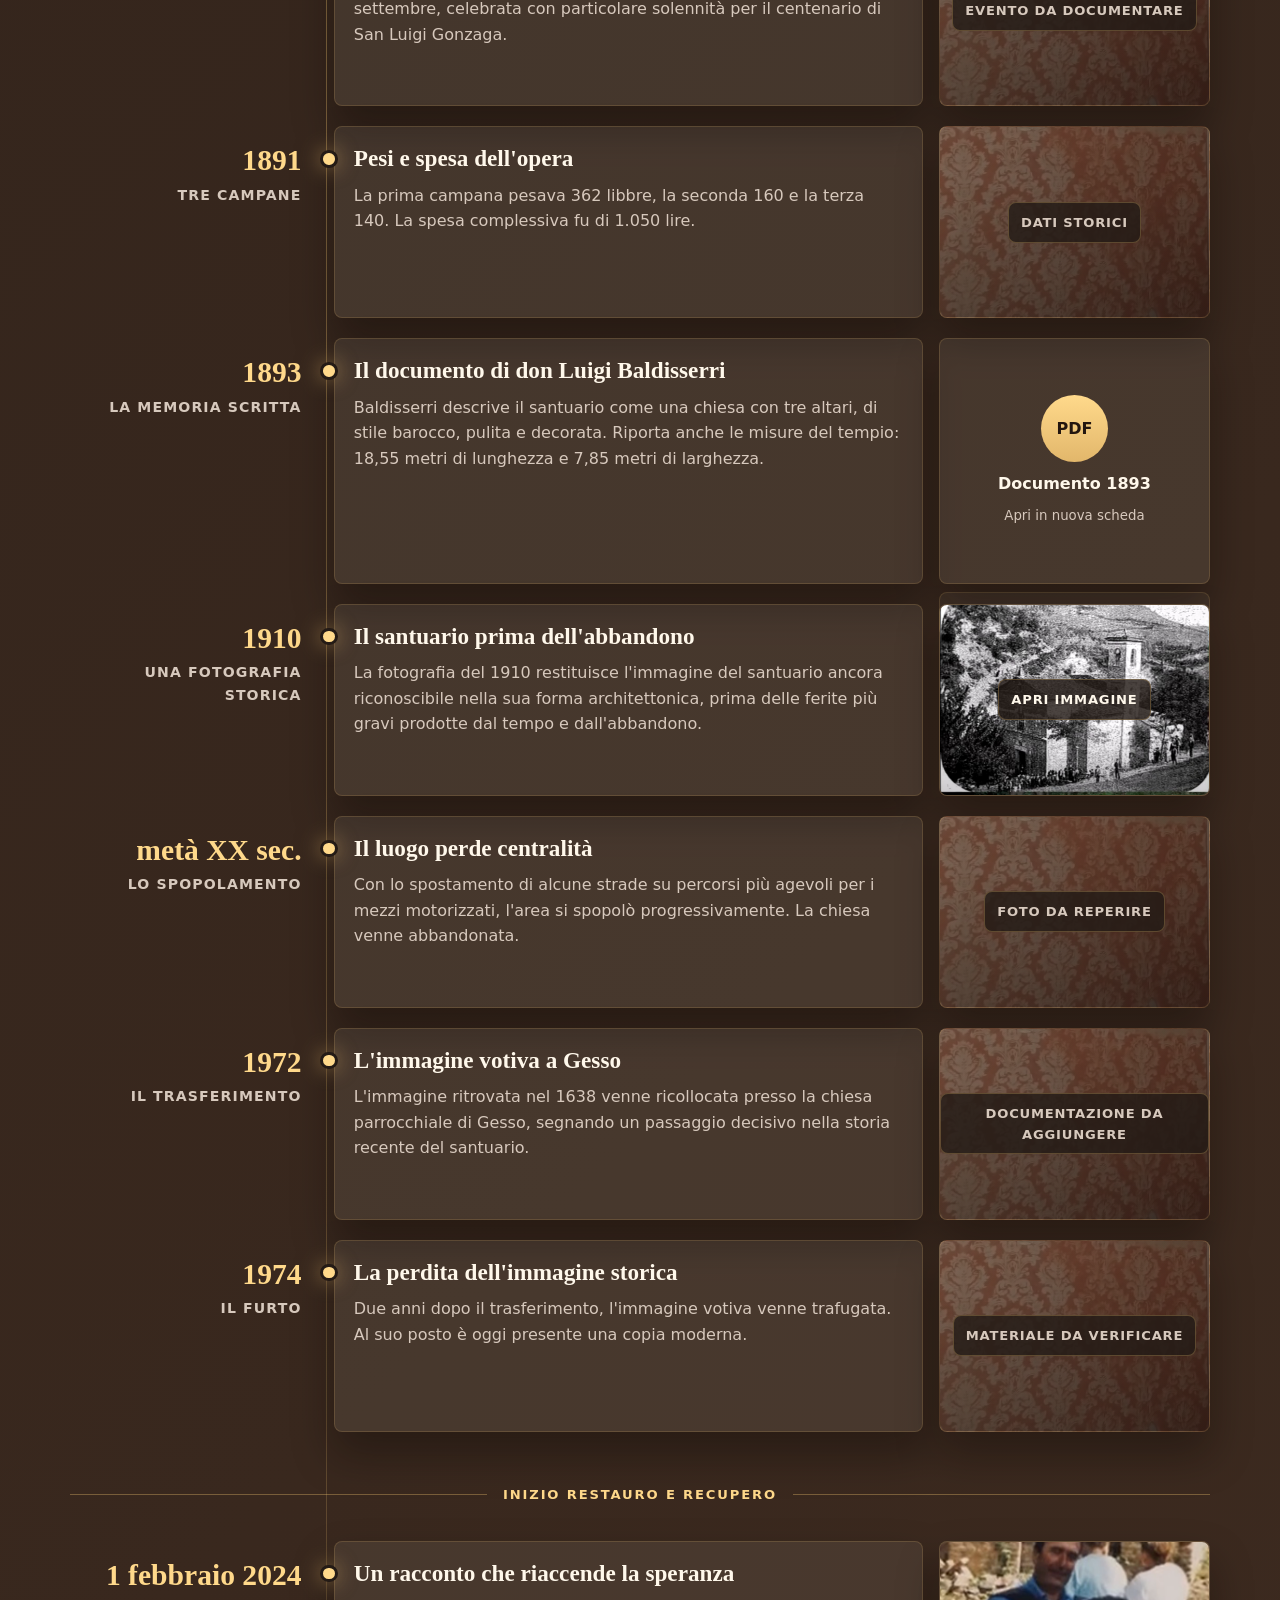
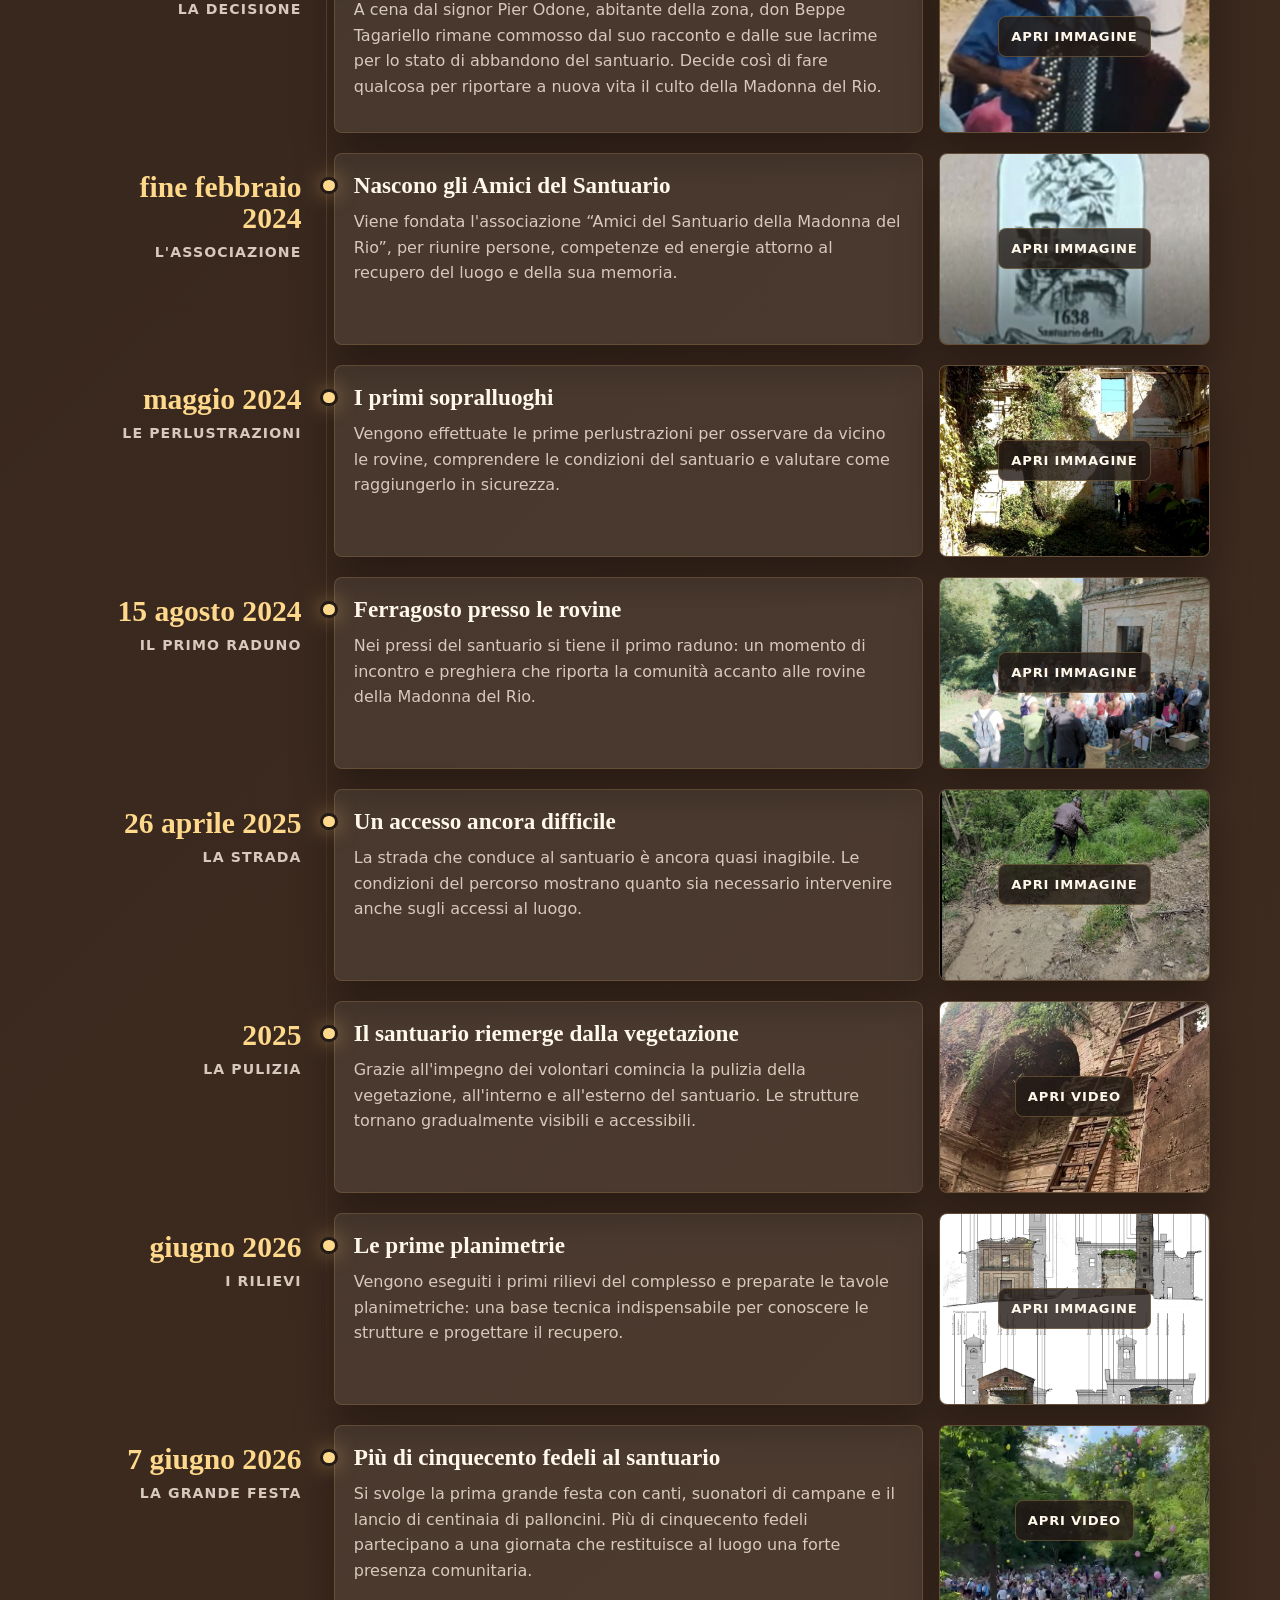
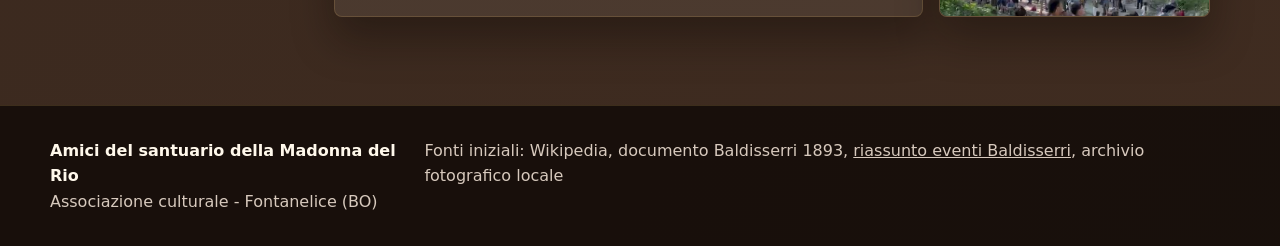
==== commit f71ad3b7: "Add recovery milestones to chronology" ====
--- a/cronologia.html
+++ b/cronologia.html
@@ -6,7 +6,7 @@
     <title>Cronologia - Madonna del Rio</title>
     <meta
       name="description"
-      content="Cronologia storica e futura cronologia del recupero del santuario della Madonna del Rio."
+      content="Cronologia storica e tappe del recupero del santuario della Madonna del Rio."
     >
     <link rel="icon" href="assets/logo-amici-santuario.png">
     <link rel="stylesheet" href="style.css?v=20260617-cronologia">
@@ -37,12 +37,12 @@
         <p class="eyebrow">Cronologia</p>
         <h1 id="titolo-cronologia">Dalla memoria al recupero</h1>
         <p>
-          Una linea del tempo aperta: prima i dati storici disponibili, poi la futura sezione
-          dedicata alle tappe del recupero, dalla pulizia del verde ai rilievi e alla messa in sicurezza.
+          Una linea del tempo aperta: prima i dati storici disponibili, poi le tappe del recupero,
+          dalla nascita dell'associazione alle prime attività sul luogo.
         </p>
       </section>
 
-      <section class="timeline" aria-label="Cronologia prerestauro">
+      <section class="timeline" aria-label="Cronologia del santuario e del recupero">
         <article class="timeline-item">
           <div class="timeline-date">
             <span>1638</span>
@@ -852,25 +852,168 @@
         </article>
 
         <div class="timeline-divider" role="separator">
-          <span>Fine sezione prerestauro</span>
+          <span>Inizio restauro e recupero</span>
         </div>
 
-        <article class="timeline-item timeline-item-future">
-          <div class="timeline-date">
-            <span>prossime date</span>
-            <strong>Recupero</strong>
-          </div>
-          <div class="timeline-body">
-            <h2>Da completare con il cantiere</h2>
-            <p>
-              Qui entreranno le date dell'inizio lavori: prima pulizia del verde, ripristino delle
-              carrarecce, messa in sicurezza del torrente, rilievi, documentazione tecnica e nuove foto.
-            </p>
-          </div>
-          <div class="timeline-media">
-            <div class="media-placeholder media-placeholder-gold">
-              <span>Sezione pronta</span>
-            </div>
+        <article class="timeline-item">
+          <div class="timeline-date">
+            <span>1 febbraio 2024</span>
+            <strong>La decisione</strong>
+          </div>
+          <div class="timeline-body">
+            <h2>Un racconto che riaccende la speranza</h2>
+            <p>
+              A cena dal signor Pier Odone, abitante della zona, don Beppe Tagariello rimane commosso
+              dal suo racconto e dalle sue lacrime per lo stato di abbandono del santuario. Decide così
+              di fare qualcosa per riportare a nuova vita il culto della Madonna del Rio.
+            </p>
+          </div>
+          <div class="timeline-media">
+            <a class="media-thumb" href="assets/pier-odone-febbraio-2024.jpg" target="_blank" rel="noopener">
+              <img src="assets/pier-odone-febbraio-2024.jpg" alt="Pier Odone, abitante della zona del santuario">
+              <span>Apri immagine</span>
+            </a>
+          </div>
+        </article>
+
+        <article class="timeline-item">
+          <div class="timeline-date">
+            <span>fine febbraio 2024</span>
+            <strong>L'associazione</strong>
+          </div>
+          <div class="timeline-body">
+            <h2>Nascono gli Amici del Santuario</h2>
+            <p>
+              Viene fondata l'associazione “Amici del Santuario della Madonna del Rio”, per riunire
+              persone, competenze ed energie attorno al recupero del luogo e della sua memoria.
+            </p>
+          </div>
+          <div class="timeline-media">
+            <a class="media-thumb" href="assets/associazione-febbraio-2024.jpg" target="_blank" rel="noopener">
+              <img src="assets/associazione-febbraio-2024.jpg" alt="Fondazione dell'associazione Amici del Santuario della Madonna del Rio">
+              <span>Apri immagine</span>
+            </a>
+          </div>
+        </article>
+
+        <article class="timeline-item">
+          <div class="timeline-date">
+            <span>maggio 2024</span>
+            <strong>Le perlustrazioni</strong>
+          </div>
+          <div class="timeline-body">
+            <h2>I primi sopralluoghi</h2>
+            <p>
+              Vengono effettuate le prime perlustrazioni per osservare da vicino le rovine,
+              comprendere le condizioni del santuario e valutare come raggiungerlo in sicurezza.
+            </p>
+          </div>
+          <div class="timeline-media">
+            <a class="media-thumb" href="assets/prime-perlustrazioni-maggio-2024.jpeg" target="_blank" rel="noopener">
+              <img src="assets/prime-perlustrazioni-maggio-2024.jpeg" alt="Prime perlustrazioni presso il santuario nel maggio 2024">
+              <span>Apri immagine</span>
+            </a>
+          </div>
+        </article>
+
+        <article class="timeline-item">
+          <div class="timeline-date">
+            <span>15 agosto 2024</span>
+            <strong>Il primo raduno</strong>
+          </div>
+          <div class="timeline-body">
+            <h2>Ferragosto presso le rovine</h2>
+            <p>
+              Nei pressi del santuario si tiene il primo raduno: un momento di incontro e preghiera
+              che riporta la comunità accanto alle rovine della Madonna del Rio.
+            </p>
+          </div>
+          <div class="timeline-media">
+            <a class="media-thumb" href="assets/primo-raduno-agosto-2024.jpeg" target="_blank" rel="noopener">
+              <img src="assets/primo-raduno-agosto-2024.jpeg" alt="Primo raduno presso le rovine del santuario a Ferragosto 2024">
+              <span>Apri immagine</span>
+            </a>
+          </div>
+        </article>
+
+        <article class="timeline-item">
+          <div class="timeline-date">
+            <span>26 aprile 2025</span>
+            <strong>La strada</strong>
+          </div>
+          <div class="timeline-body">
+            <h2>Un accesso ancora difficile</h2>
+            <p>
+              La strada che conduce al santuario è ancora quasi inagibile. Le condizioni del percorso
+              mostrano quanto sia necessario intervenire anche sugli accessi al luogo.
+            </p>
+          </div>
+          <div class="timeline-media">
+            <a class="media-thumb" href="assets/strada-impraticabile-aprile-2025.jpeg" target="_blank" rel="noopener">
+              <img src="assets/strada-impraticabile-aprile-2025.jpeg" alt="La strada quasi inagibile verso il santuario il 26 aprile 2025">
+              <span>Apri immagine</span>
+            </a>
+          </div>
+        </article>
+
+        <article class="timeline-item">
+          <div class="timeline-date">
+            <span>2025</span>
+            <strong>La pulizia</strong>
+          </div>
+          <div class="timeline-body">
+            <h2>Il santuario riemerge dalla vegetazione</h2>
+            <p>
+              Grazie all'impegno dei volontari comincia la pulizia della vegetazione, all'interno
+              e all'esterno del santuario. Le strutture tornano gradualmente visibili e accessibili.
+            </p>
+          </div>
+          <div class="timeline-media">
+            <a class="media-thumb media-video" href="assets/pulizia-vegetazione-2025.mp4" target="_blank" rel="noopener">
+              <img src="assets/pulizia-vegetazione-2025-poster.jpg" alt="Volontari durante la pulizia della vegetazione nel santuario">
+              <span>Apri video</span>
+            </a>
+          </div>
+        </article>
+
+        <article class="timeline-item">
+          <div class="timeline-date">
+            <span>giugno 2026</span>
+            <strong>I rilievi</strong>
+          </div>
+          <div class="timeline-body">
+            <h2>Le prime planimetrie</h2>
+            <p>
+              Vengono eseguiti i primi rilievi del complesso e preparate le tavole planimetriche:
+              una base tecnica indispensabile per conoscere le strutture e progettare il recupero.
+            </p>
+          </div>
+          <div class="timeline-media">
+            <a class="media-thumb" href="assets/rilievi-giugno-2026.jpg" target="_blank" rel="noopener">
+              <img src="assets/rilievi-giugno-2026.jpg" alt="Tavola dei primi rilievi e delle planimetrie del santuario">
+              <span>Apri immagine</span>
+            </a>
+          </div>
+        </article>
+
+        <article class="timeline-item">
+          <div class="timeline-date">
+            <span>7 giugno 2026</span>
+            <strong>La grande festa</strong>
+          </div>
+          <div class="timeline-body">
+            <h2>Più di cinquecento fedeli al santuario</h2>
+            <p>
+              Si svolge la prima grande festa con canti, suonatori di campane e il lancio di centinaia
+              di palloncini. Più di cinquecento fedeli partecipano a una giornata che restituisce al
+              luogo una forte presenza comunitaria.
+            </p>
+          </div>
+          <div class="timeline-media">
+            <a class="media-thumb media-video" href="assets/festa-palloncini-giugno-2026.mp4" target="_blank" rel="noopener">
+              <img src="assets/festa-palloncini-giugno-2026-poster.jpg" alt="Lancio dei palloncini durante la festa del 7 giugno 2026">
+              <span>Apri video</span>
+            </a>
           </div>
         </article>
       </section>
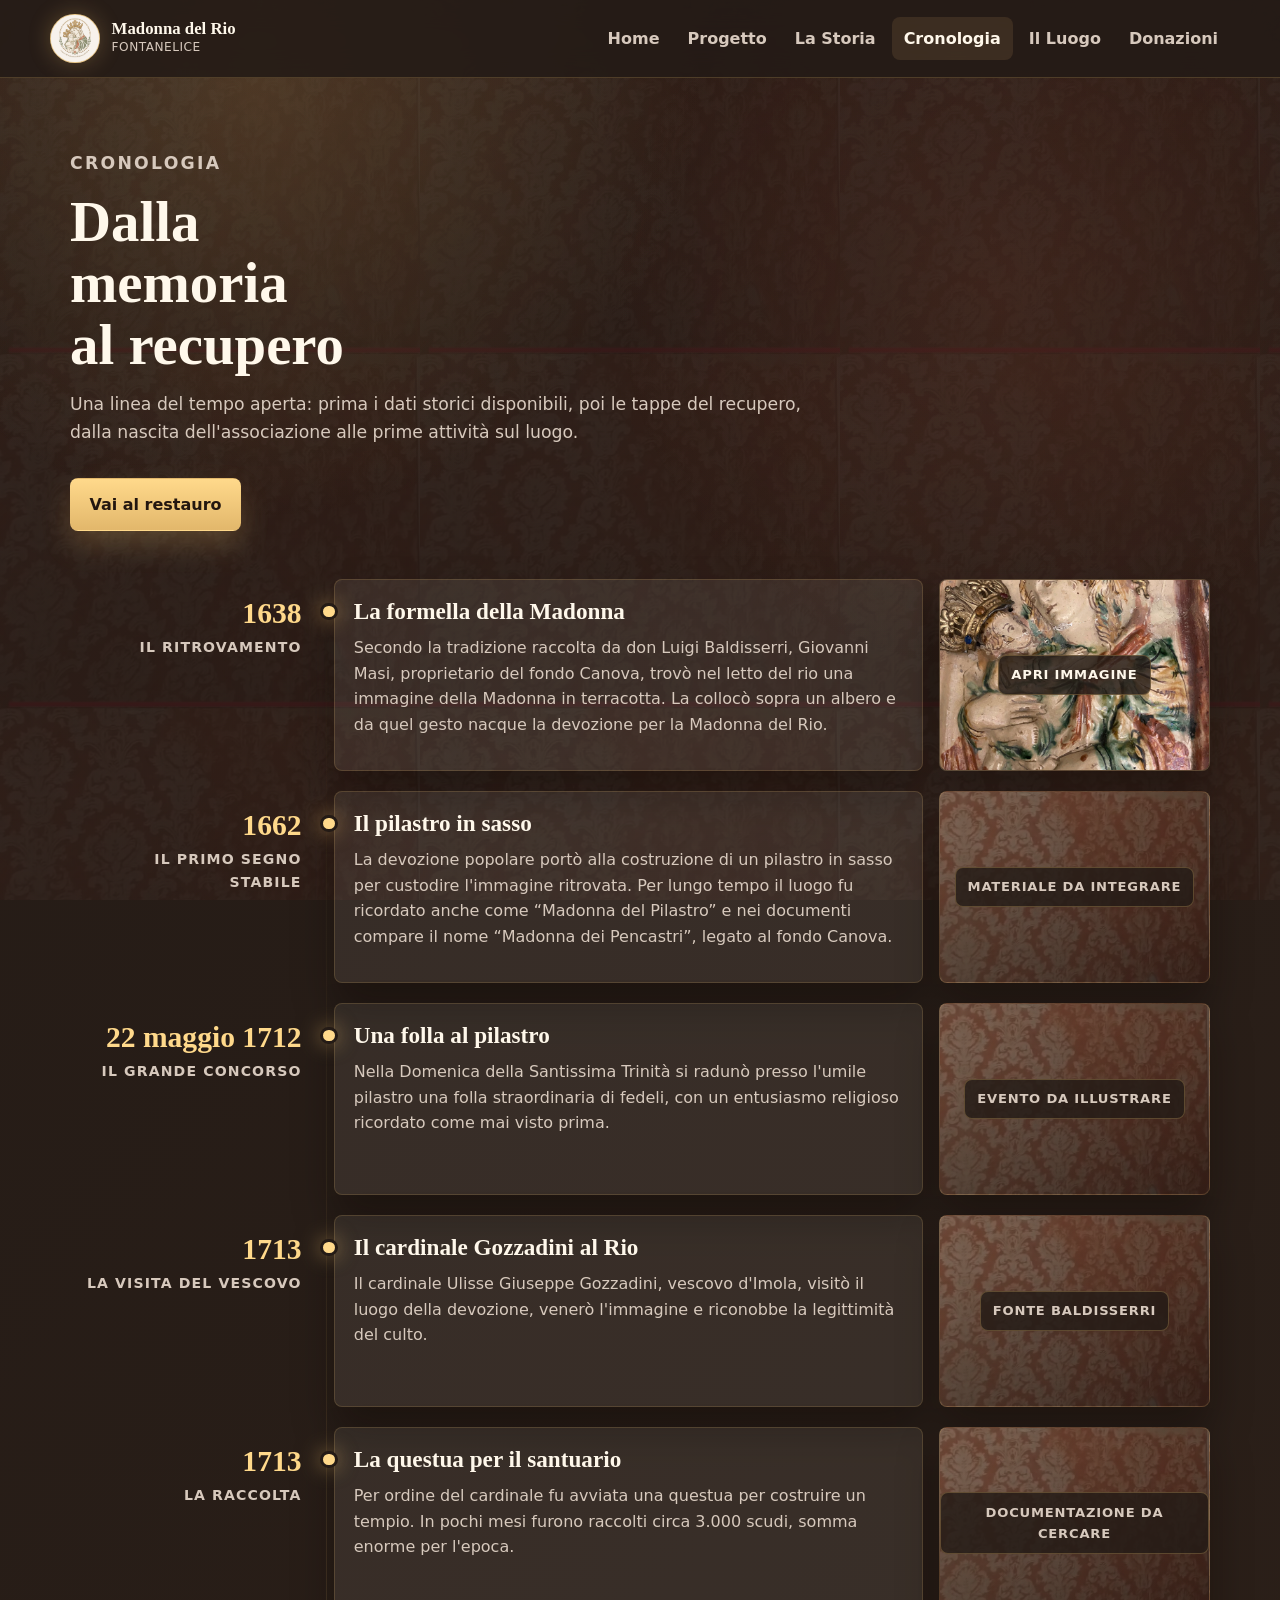
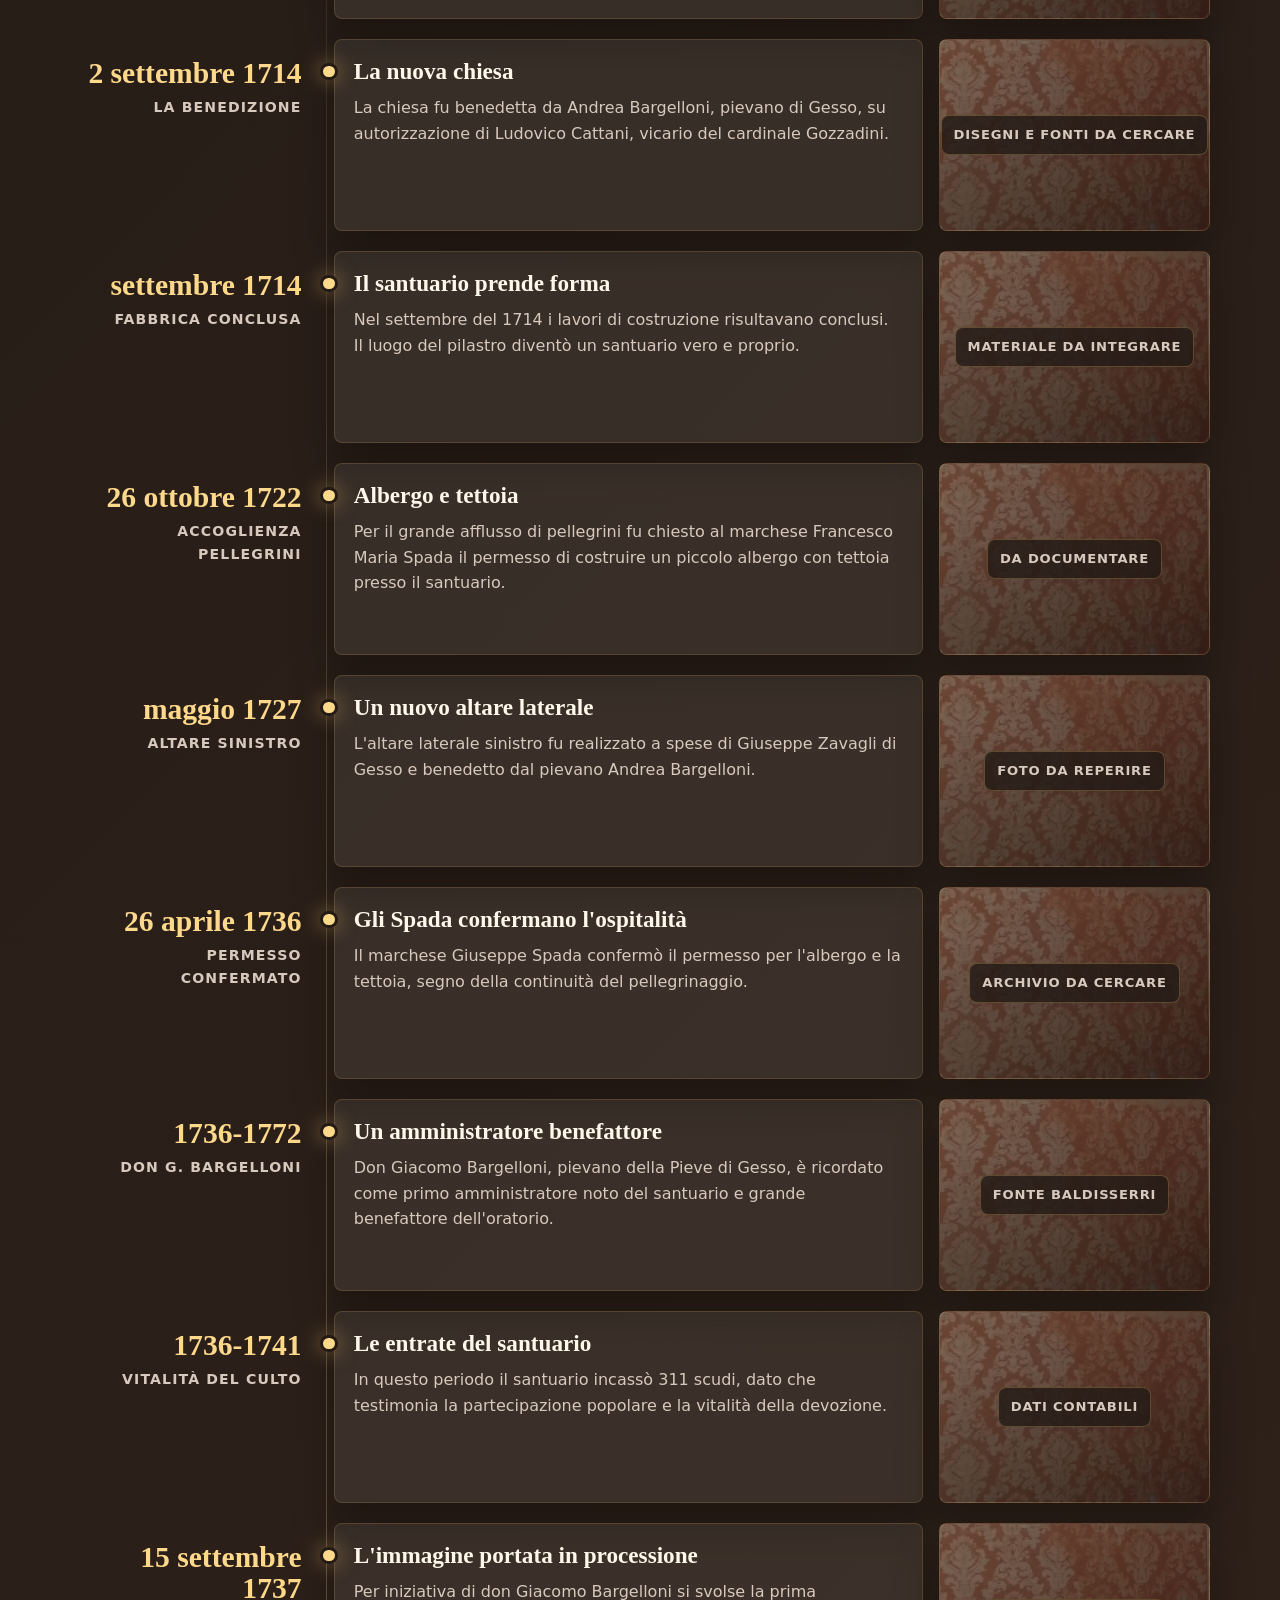
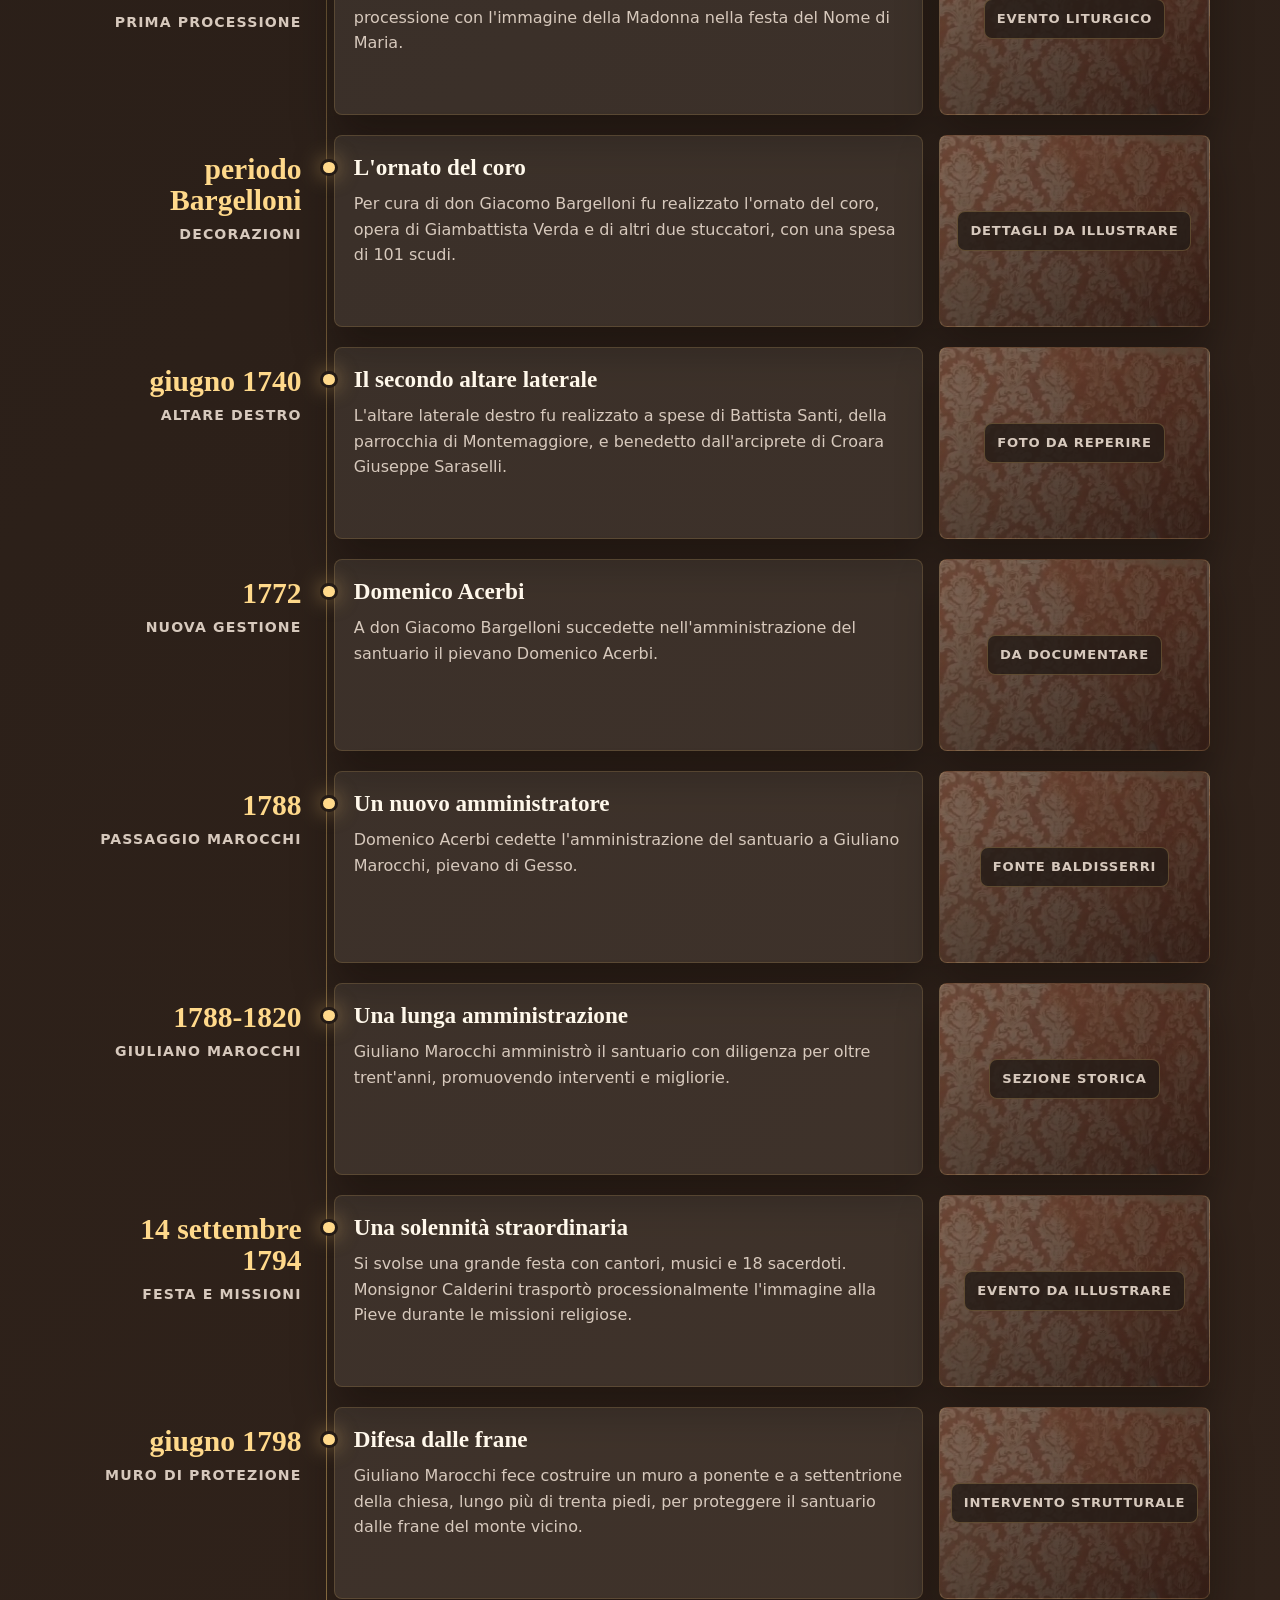
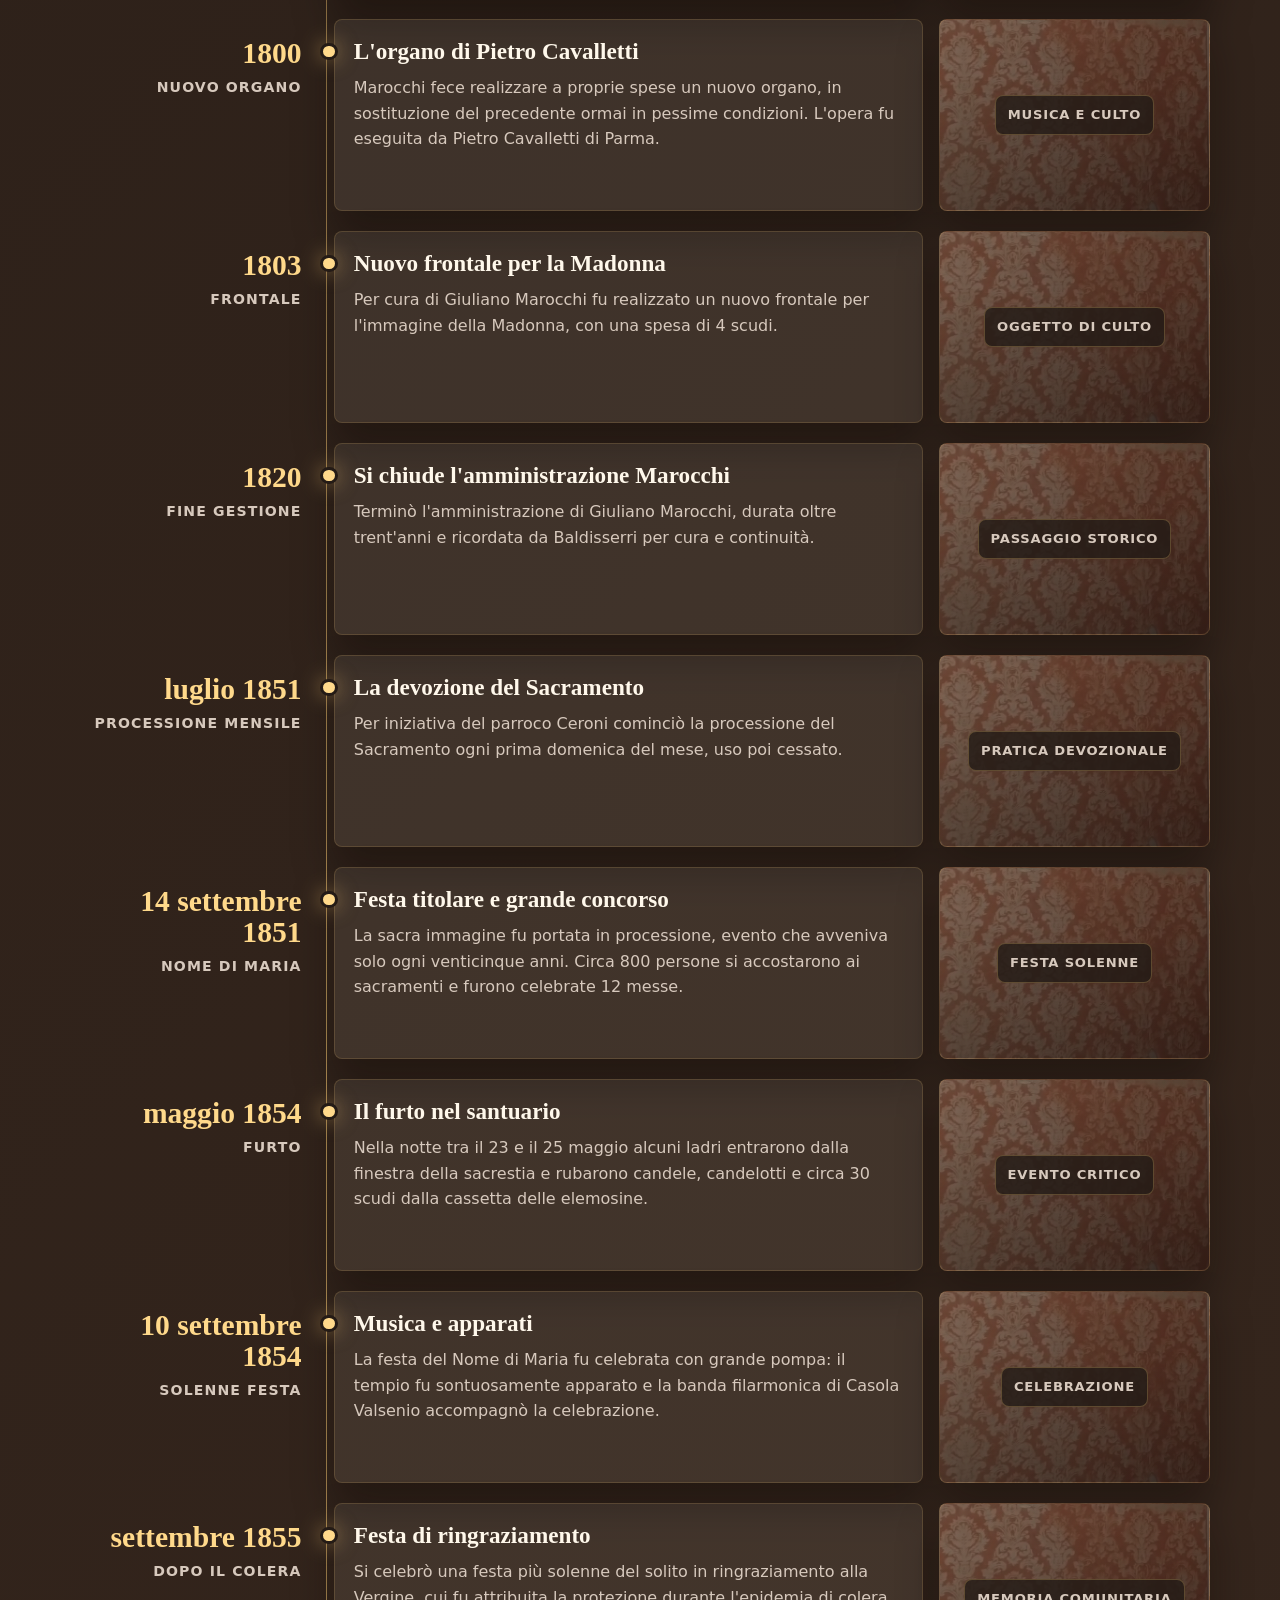
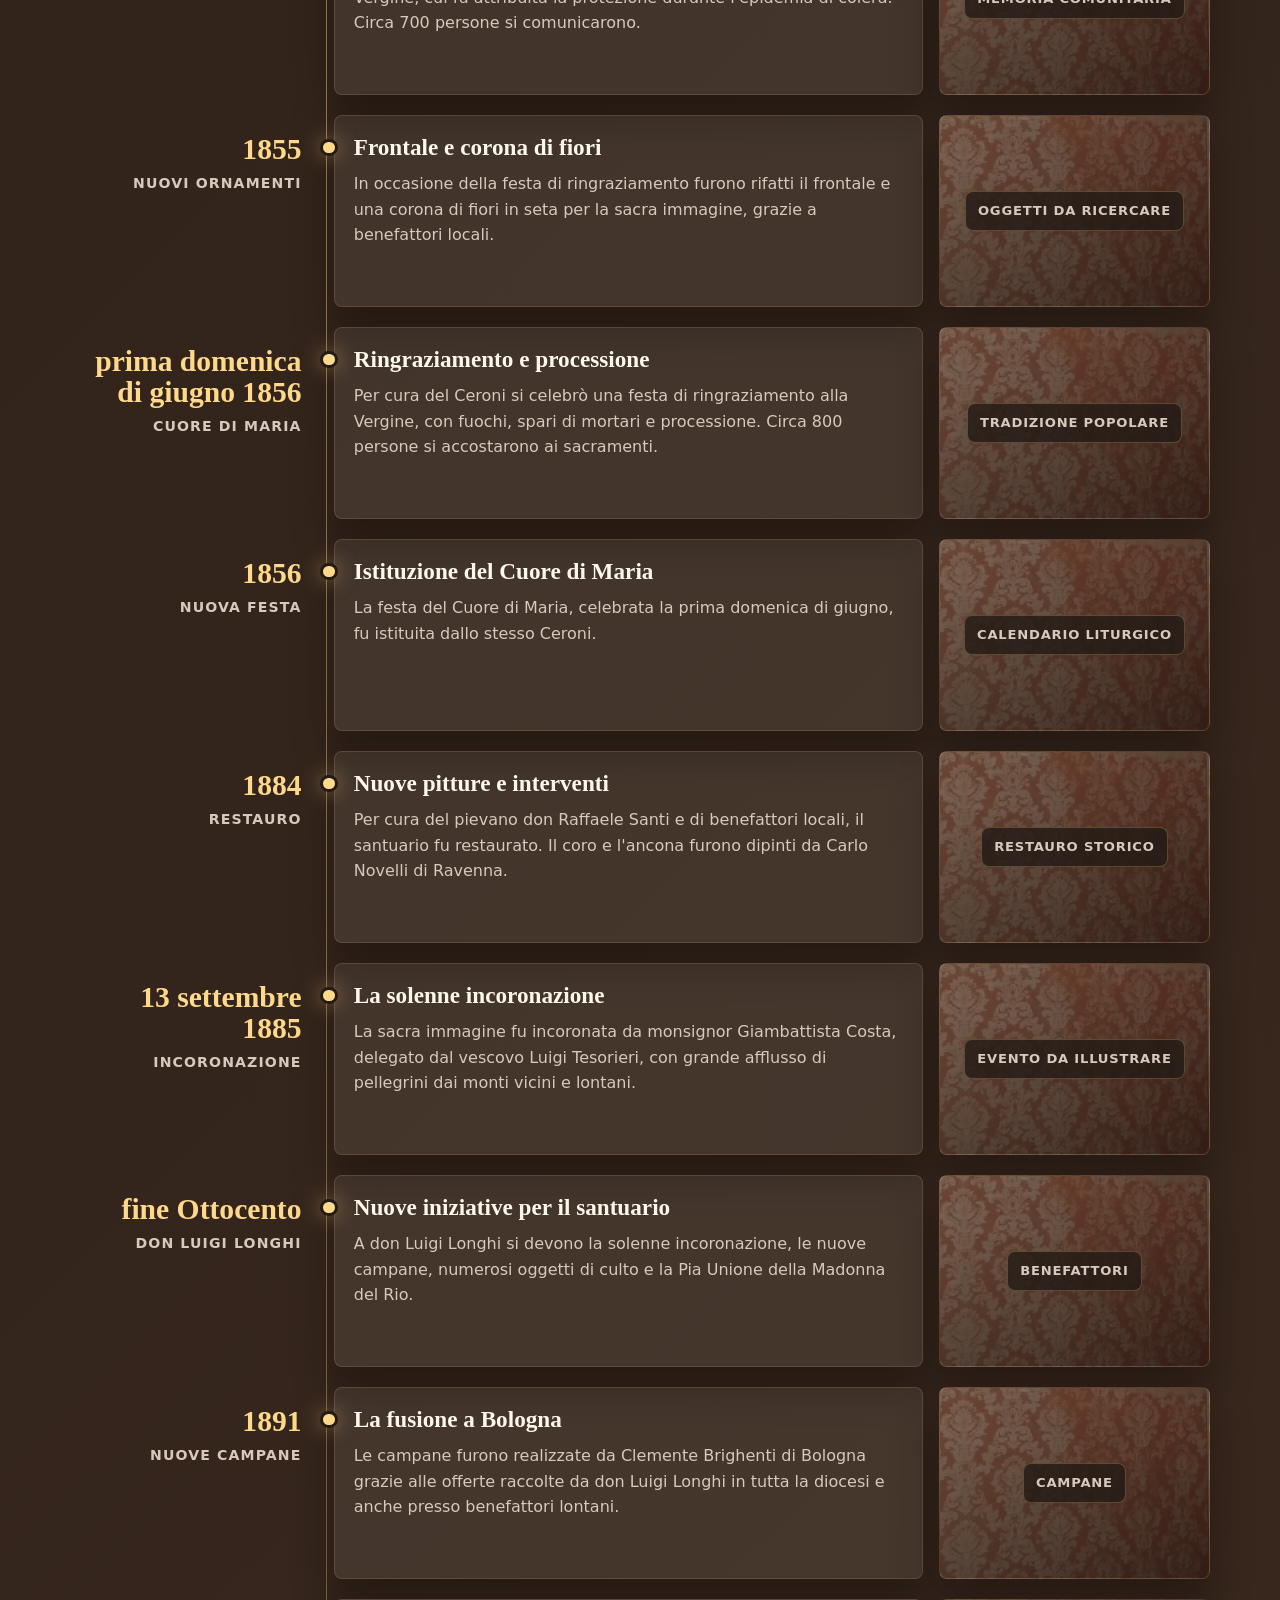
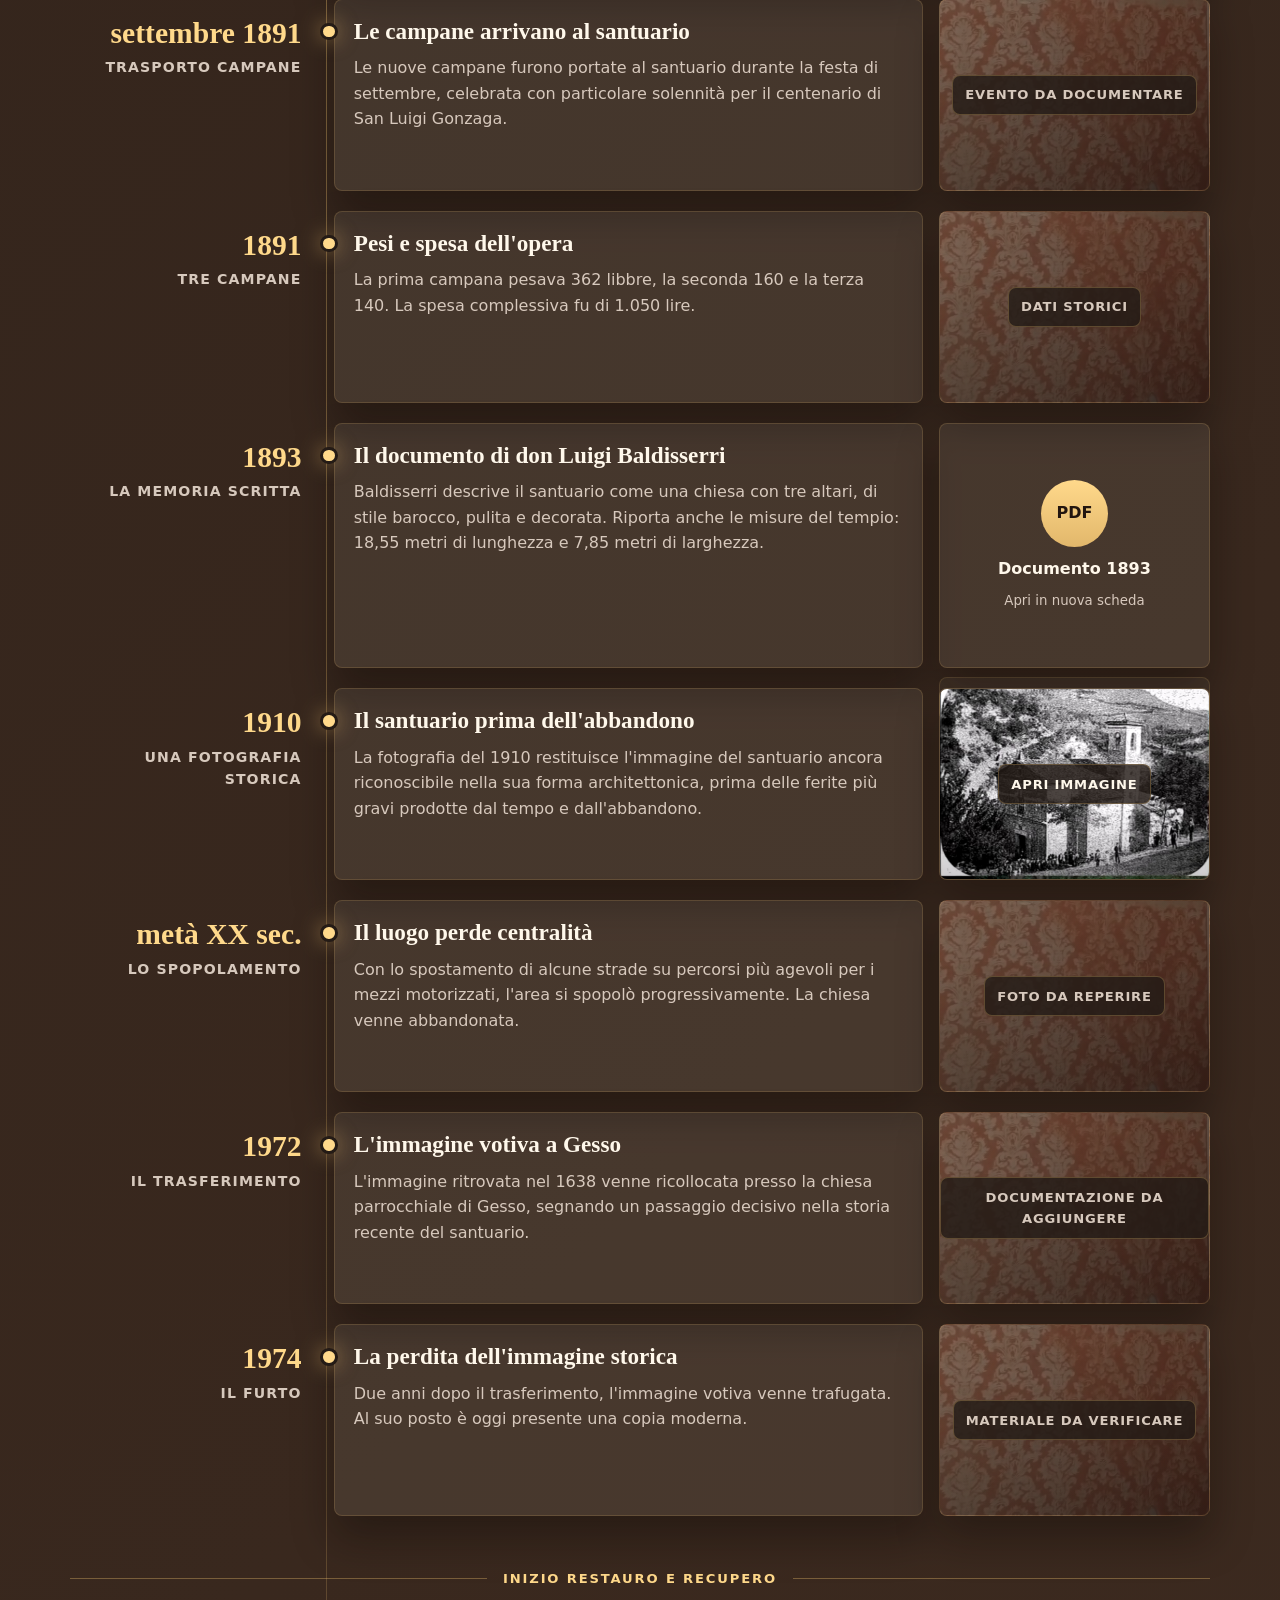
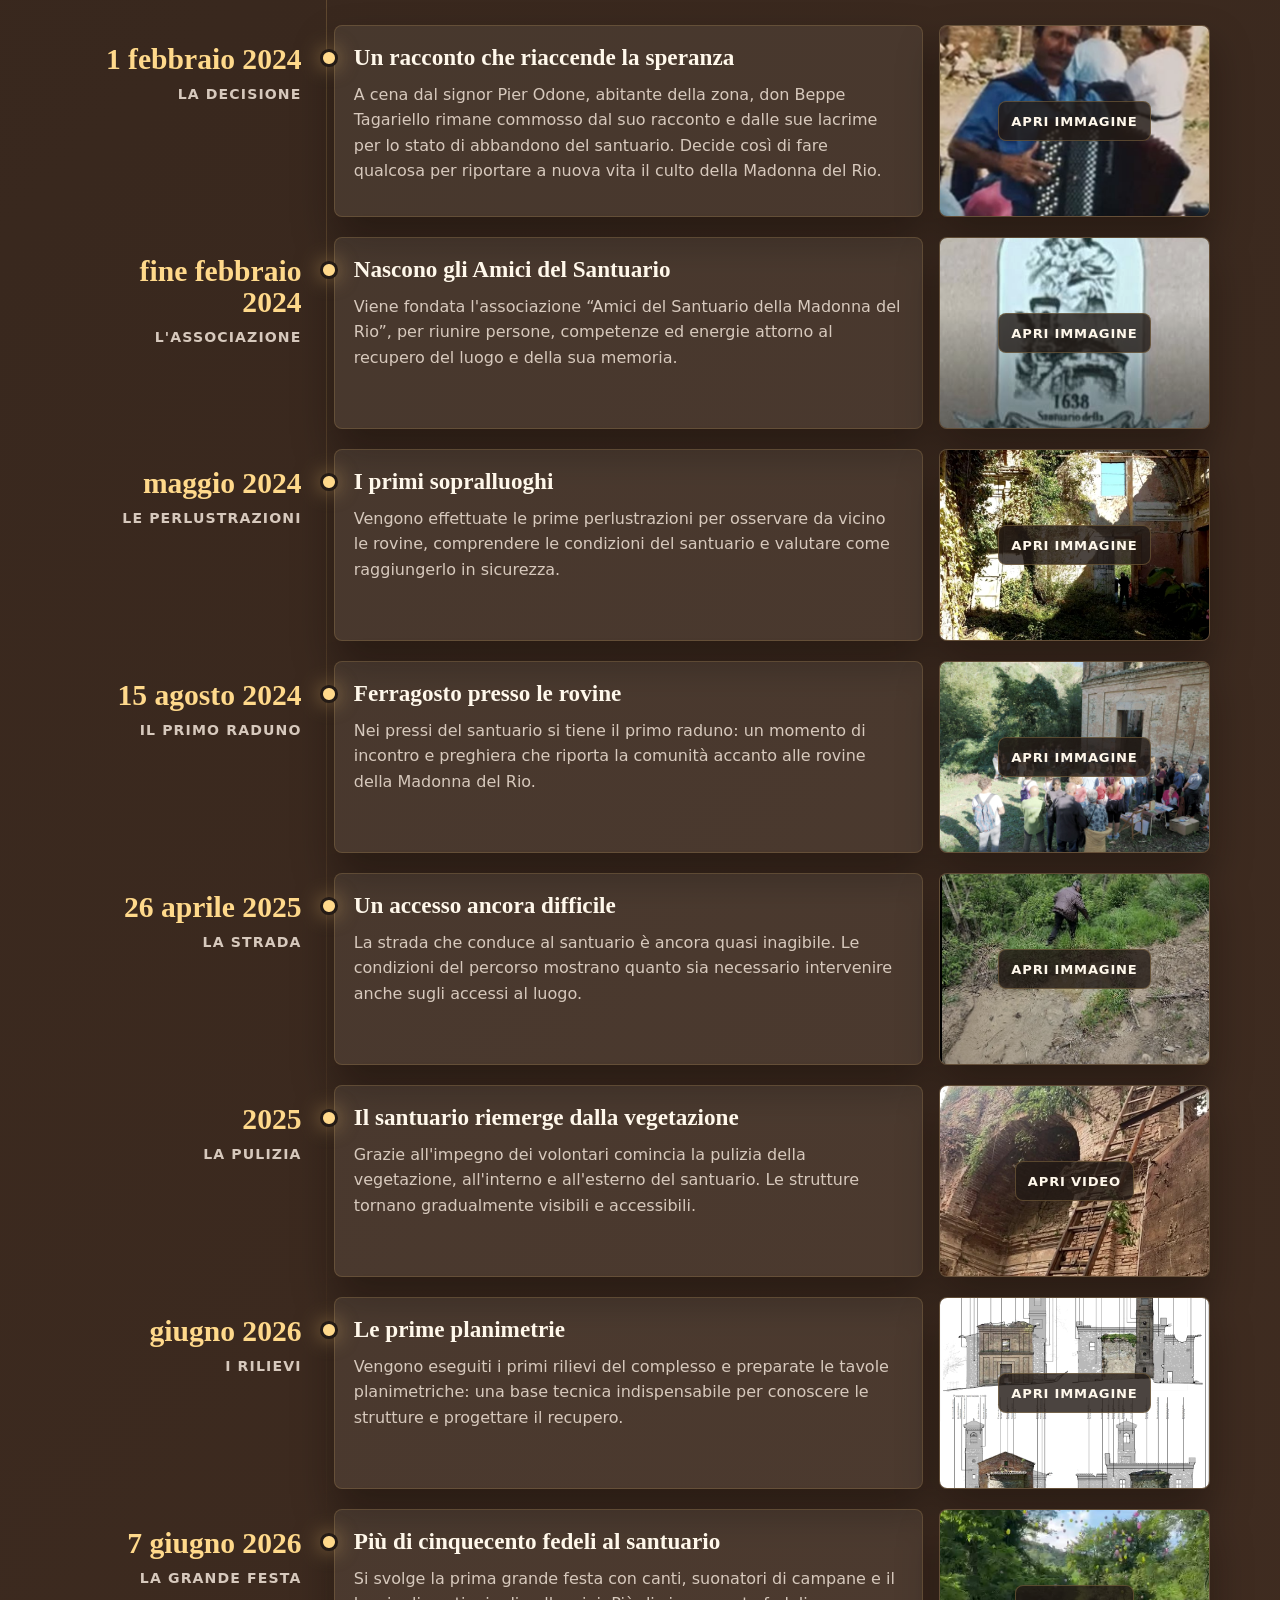
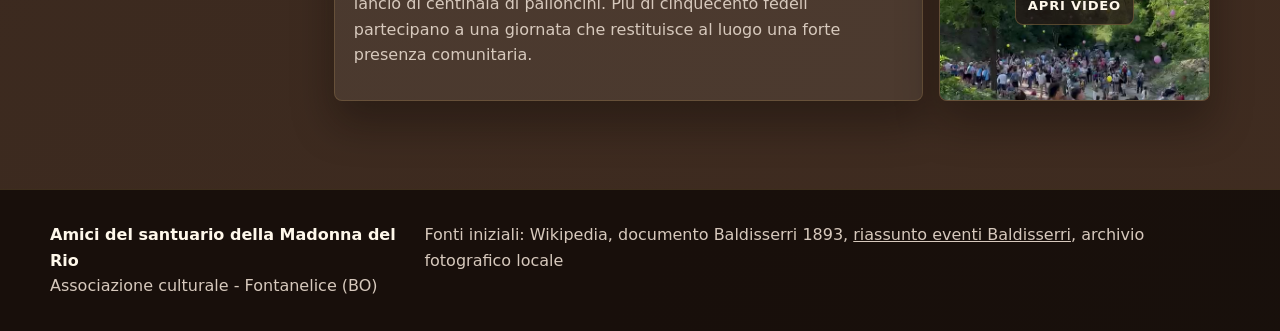
==== commit 7250ac63: "Add restoration section shortcut" ====
--- a/cronologia.html
+++ b/cronologia.html
@@ -9,7 +9,7 @@
       content="Cronologia storica e tappe del recupero del santuario della Madonna del Rio."
     >
     <link rel="icon" href="assets/logo-amici-santuario.png">
-    <link rel="stylesheet" href="style.css?v=20260617-cronologia">
+    <link rel="stylesheet" href="style.css?v=20260620-restauro">
   </head>
   <body data-page="cronologia">
     <a class="skip-link" href="#contenuto">Vai al contenuto</a>
@@ -40,6 +40,9 @@
           Una linea del tempo aperta: prima i dati storici disponibili, poi le tappe del recupero,
           dalla nascita dell'associazione alle prime attività sul luogo.
         </p>
+        <div class="hero-actions">
+          <a class="button button-primary" href="#inizio-restauro">Vai al restauro</a>
+        </div>
       </section>
 
       <section class="timeline" aria-label="Cronologia del santuario e del recupero">
@@ -851,7 +854,7 @@
           </div>
         </article>
 
-        <div class="timeline-divider" role="separator">
+        <div id="inizio-restauro" class="timeline-divider" role="separator">
           <span>Inizio restauro e recupero</span>
         </div>
 
--- a/style.css
+++ b/style.css
@@ -650,6 +650,7 @@
   gap: 1rem;
   align-items: center;
   margin: 2rem 0 1rem;
+  scroll-margin-top: 6.5rem;
   color: var(--gold-bright);
   font-size: 0.82rem;
   font-weight: 900;
